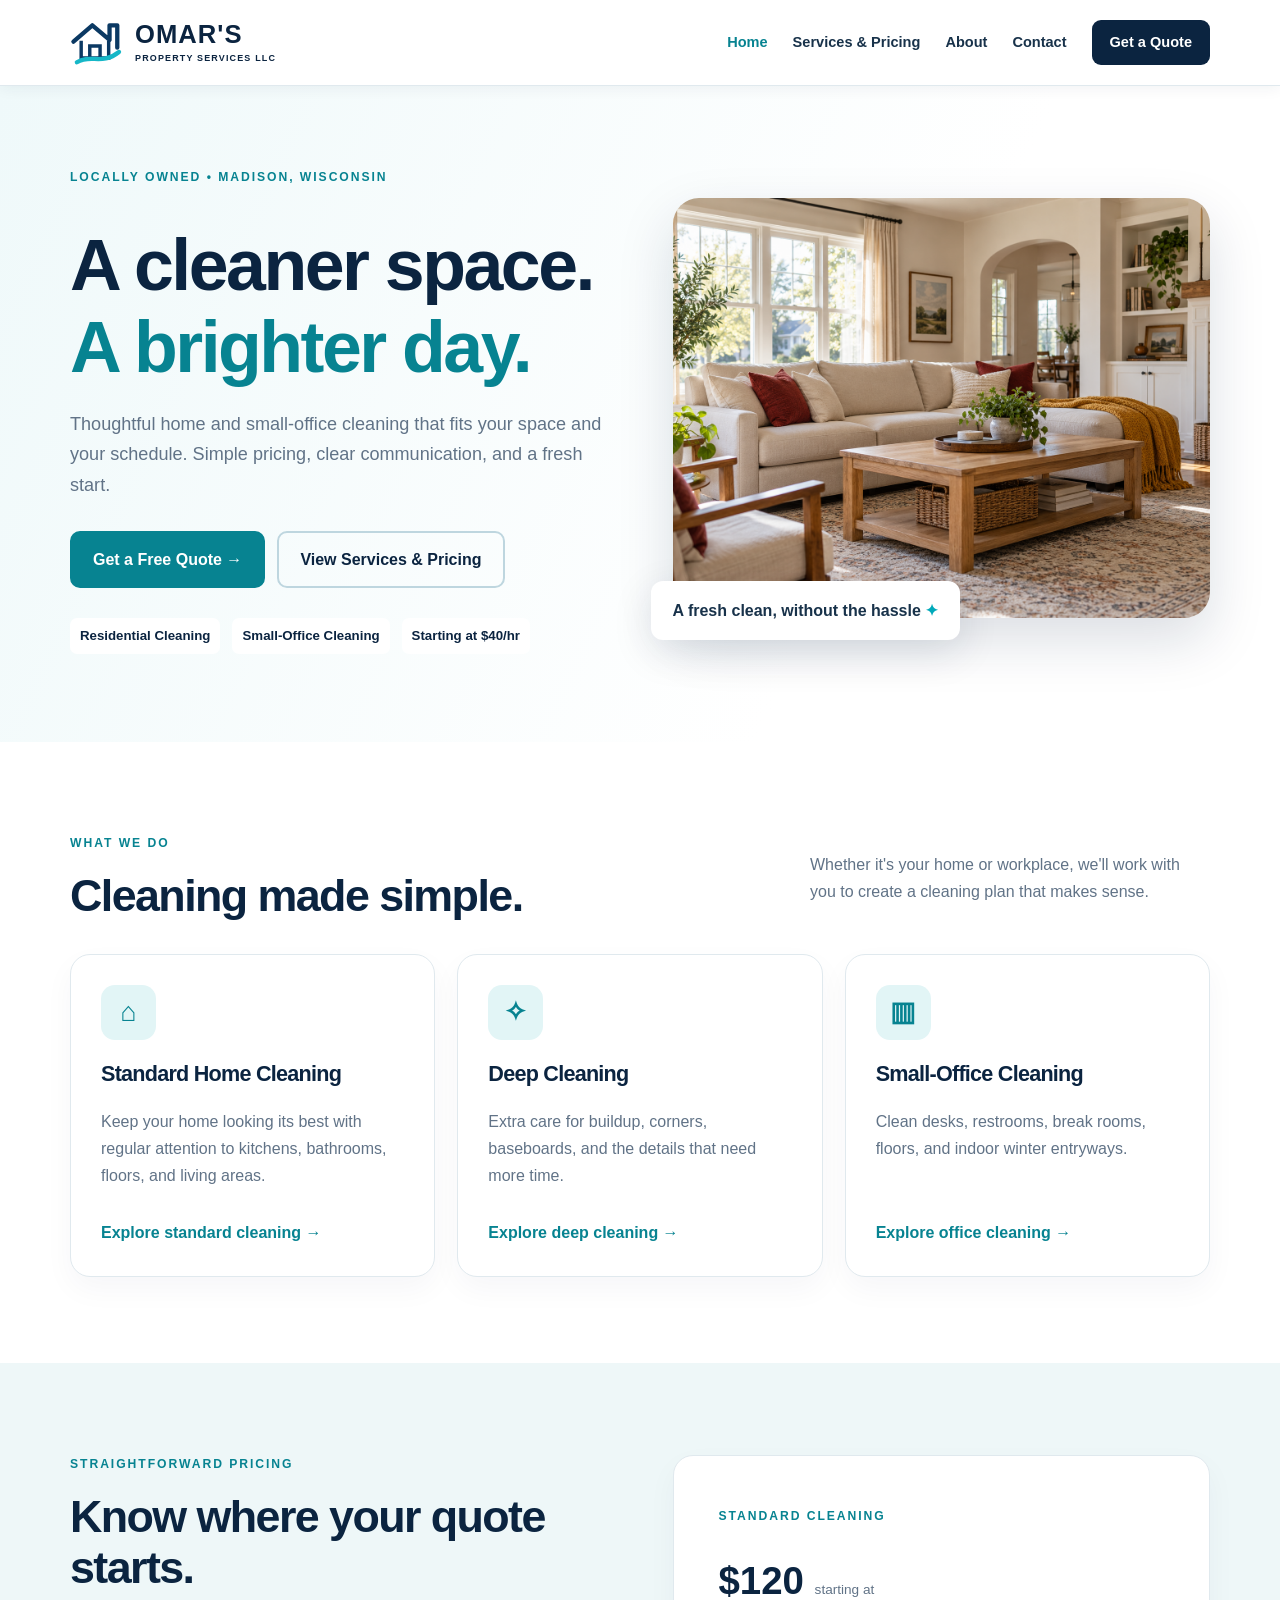
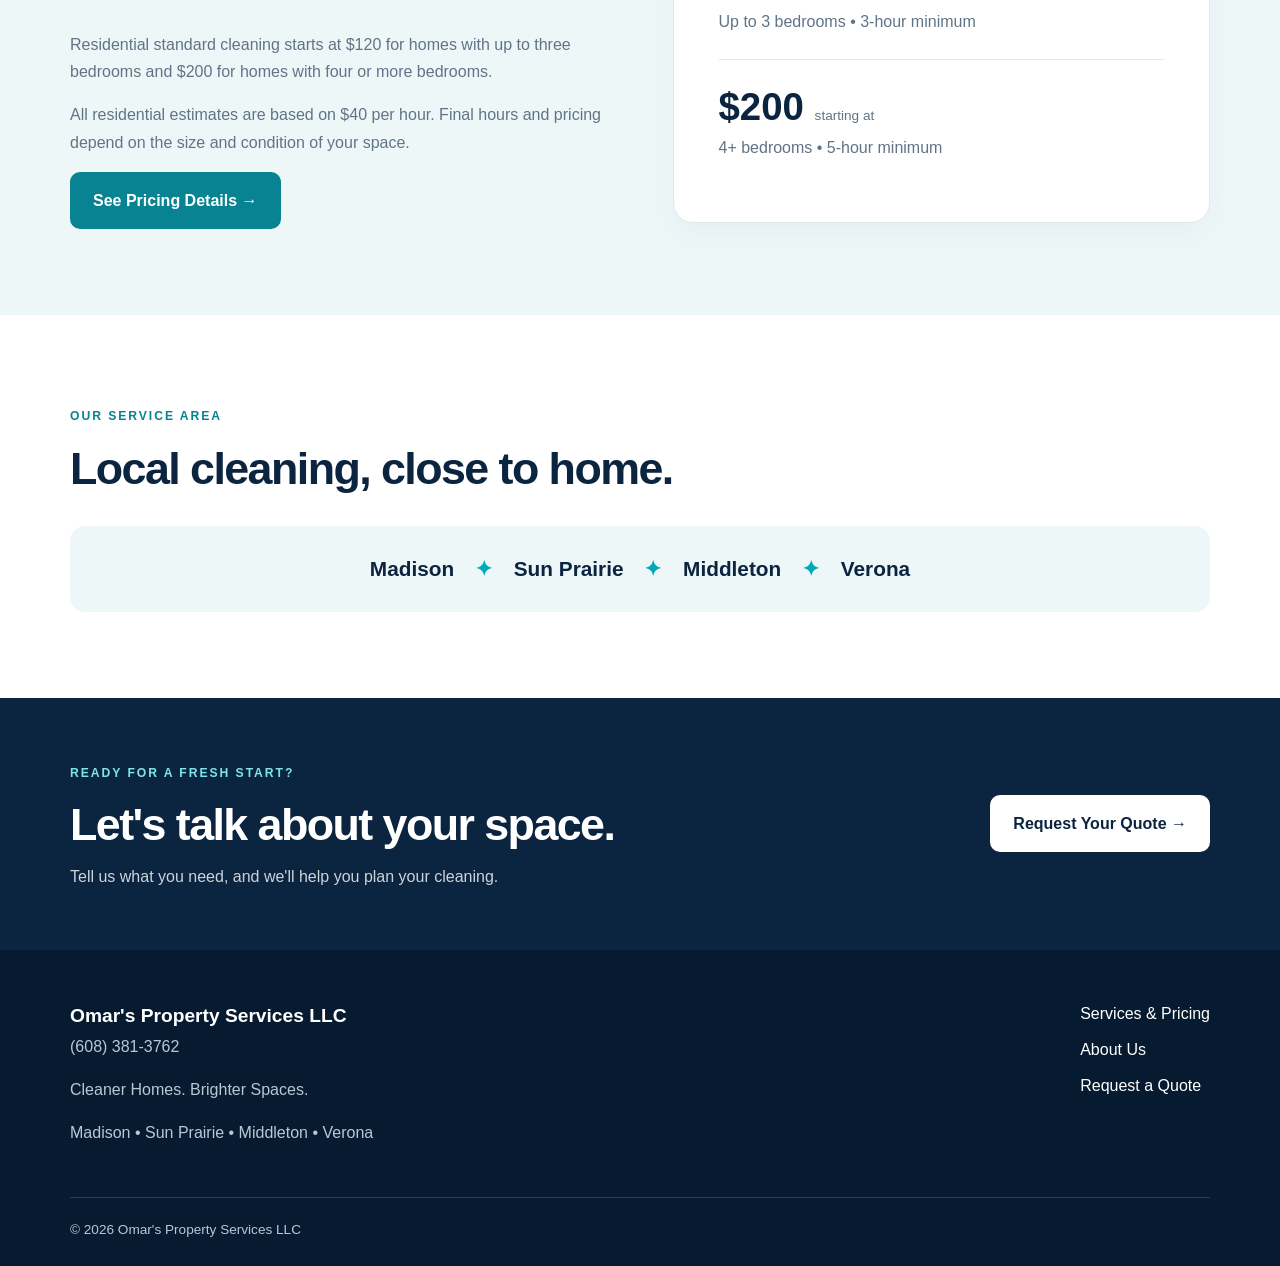
==== index.html @ 0df93c31 "Add clickable business phone number" ====
<!doctype html>
<html lang="en">
  <head>
    <meta charset="utf-8">
    <meta name="viewport" content="width=device-width,initial-scale=1">
    <meta name="description" content="Residential and small-office cleaning in Madison, Wisconsin and nearby communities.">
    <title>Home | Omar's Property Services LLC</title>
    <link rel="stylesheet" href="assets/styles.css">
    <script defer src="assets/site.js">
    </script>
  </head>
  <body>
    <a class="skip" href="#main">Skip to content</a>
    <header class="header">
      <div class="container nav-wrap">
        <a class="brand" href="index.html" aria-label="Omar's Property Services home">
          <span class="logo-icon" aria-hidden="true">
            <svg viewBox="0 0 64 64">
              <path d="M4 31 26 12l20 17V12h9v26" fill="none" stroke="currentColor" stroke-width="5" stroke-linecap="round" stroke-linejoin="round"/>
              <path d="M13 30v20h32V30M23 50V36h12v14" fill="none" stroke="currentColor" stroke-width="4"/>
              <path d="M8 55c16-10 29 4 49-12" fill="none" stroke="#16b7c7" stroke-width="5" stroke-linecap="round"/>
            </svg>
          </span>
          <span class="brand-words">
            <strong>OMAR'S</strong>
            <small>PROPERTY SERVICES LLC</small>
          </span>
        </a>
        <button class="menu-toggle" aria-label="Toggle navigation" aria-expanded="false" aria-controls="site-nav">Menu ☰</button>
        <nav id="site-nav" aria-label="Main navigation">
          <a aria-current="page" href="index.html">Home</a>
          <a  href="services.html">Services & Pricing</a>
          <a  href="about.html">About</a>
          <a  href="contact.html">Contact</a>
          <a class="nav-cta" href="contact.html">Get a Quote</a>
        </nav>
      </div>
    </header>
    <main id="main">
      <section class="hero">
        <div class="container hero-grid">
          <div class="hero-copy">
            <span class="eyebrow">LOCALLY OWNED • MADISON, WISCONSIN</span>
            <h1>A cleaner space.<br>
              <span>A brighter day.</span>
            </h1>
            <p>Thoughtful home and small-office cleaning that fits your space and your schedule. Simple pricing, clear communication, and a fresh start.</p>
            <div class="buttons">
              <a class="btn" href="contact.html">Get a Free Quote →</a>
              <a class="btn btn-outline" href="services.html">View Services & Pricing</a>
            </div>
            <div class="hero-facts">
              <span>Residential Cleaning</span>
              <span>Small-Office Cleaning</span>
              <span>Starting at $40/hr</span>
            </div>
          </div>
          <div class="hero-image">
            <img src="assets/home-living-room.png" alt="Bright, tidy living room" width="1536" height="1024">
            <div class="floating-note">A fresh clean, without the hassle <span>✦</span>
            </div>
          </div>
        </div>
      </section>
      <section class="section">
        <div class="container">
          <div class="section-heading">
            <div>
              <span class="eyebrow">WHAT WE DO</span>
              <h2>Cleaning made simple.</h2>
            </div>
            <p>Whether it's your home or workplace, we'll work with you to create a cleaning plan that makes sense.</p>
          </div>
          <div class="cards">
            <article class="card">
              <div class="card-icon">⌂</div>
              <h3>Standard Home Cleaning</h3>
              <p>Keep your home looking its best with regular attention to kitchens, bathrooms, floors, and living areas.</p>
              <a href="services.html#standard">Explore standard cleaning →</a>
            </article>
            <article class="card">
              <div class="card-icon">✧</div>
              <h3>Deep Cleaning</h3>
              <p>Extra care for buildup, corners, baseboards, and the details that need more time.</p>
              <a href="services.html#deep">Explore deep cleaning →</a>
            </article>
            <article class="card">
              <div class="card-icon">▥</div>
              <h3>Small-Office Cleaning</h3>
              <p>Clean desks, restrooms, break rooms, floors, and indoor winter entryways.</p>
              <a href="services.html#office">Explore office cleaning →</a>
            </article>
          </div>
        </div>
      </section>
      <section class="section soft">
        <div class="container split">
          <div>
            <span class="eyebrow">STRAIGHTFORWARD PRICING</span>
            <h2>Know where your quote starts.</h2>
            <p>Residential standard cleaning starts at $120 for homes with up to three bedrooms and $200 for homes with four or more bedrooms.</p>
            <p>All residential estimates are based on $40 per hour. Final hours and pricing depend on the size and condition of your space.</p>
            <a class="btn" href="services.html#pricing">See Pricing Details →</a>
          </div>
          <div class="quote-panel">
            <span class="eyebrow">STANDARD CLEANING</span>
            <p class="big-price">$120 <small>starting at</small>
            </p>
            <p>Up to 3 bedrooms • 3-hour minimum</p>
            <hr>
            <p class="big-price">$200 <small>starting at</small>
            </p>
            <p>4+ bedrooms • 5-hour minimum</p>
          </div>
        </div>
      </section>
      <section class="section">
        <div class="container">
          <div class="section-heading">
            <div>
              <span class="eyebrow">OUR SERVICE AREA</span>
              <h2>Local cleaning, close to home.</h2>
            </div>
          </div>
          <div class="location-strip">Madison <span>✦</span> Sun Prairie <span>✦</span> Middleton <span>✦</span> Verona</div>
        </div>
      </section>
      <section class="cta">
        <div class="container cta-inner">
          <div>
            <span class="eyebrow">READY FOR A FRESH START?</span>
            <h2>Let's talk about your space.</h2>
            <p>Tell us what you need, and we'll help you plan your cleaning.</p>
          </div>
          <a class="btn btn-light" href="contact.html">Request Your Quote →</a>
        </div>
      </section>
    </main>
    <footer class="footer">
      <div class="container footer-grid">
        <div>
          <strong>Omar's Property Services LLC</strong>
            <p><a href="tel:+16083813762">(608) 381-3762</a></p>
          <p>Cleaner Homes. Brighter Spaces.</p>
          <p>Madison • Sun Prairie • Middleton • Verona</p>
        </div>
        <div>
          <a href="services.html">Services & Pricing</a>
          <a href="about.html">About Us</a>
          <a href="contact.html">Request a Quote</a>
        </div>
      </div>
      <div class="container footer-bottom">© <span id="year">2026</span> Omar's Property Services LLC</div>
    </footer>
  </body>
</html>
---- assets/styles.css ----
:root {
  --navy:#0b2440;
  --navy2:#102f50;
  --teal:#00a9ba;
  --teal-dark:#078391;
  --ink:#18324a;
  --muted:#617387;
  --soft:#eef7f8;
  --line:#e0e9ee;
  --white:#fff;
  --radius:20px
}

* {
  box-sizing:border-box
}

html {
  scroll-behavior:smooth
}

body {
  margin:0;
  color:var(--ink);
  background:#fff;
  font:16px/1.7 "Segoe UI",Arial,sans-serif
}

a {
  color:inherit;
  text-decoration:none
}

img {
  max-width:100%;
  display:block
}

h1,h2,h3,p {
  margin-top:0
}

h1,h2,h3 {
  line-height:1.15;
  letter-spacing:-.035em;
  color:var(--navy)
}

h1 {
  font-size:clamp(2.7rem,5.6vw,5.2rem)
}

h2 {
  font-size:clamp(2rem,3.5vw,3.15rem)
}

h3 {
  font-size:1.35rem
}

p {
  color:var(--muted)
}

.container {
  width:min(1140px,calc(100% - 44px));
  margin-inline:auto
}

.skip {
  position:absolute;
  top:-80px;
  left:15px;
  background:#fff;
  padding:8px;
  z-index:50
}

.skip:focus {
  top:10px
}

.header {
  position:sticky;
  top:0;
  background:#fff;
  z-index:20;
  border-bottom:1px solid var(--line);
  box-shadow:0 2px 14px #092b4410
}

.nav-wrap {
  display:flex;
  align-items:center;
  justify-content:space-between;
  gap:25px;
  min-height:85px
}

.brand {
  display:flex;
  align-items:center;
  gap:10px;
  color:var(--navy);
  line-height:1
}

.logo-icon {
  width:55px;
  height:55px;
  display:grid;
  place-items:center;
  color:#0b3963
}

.logo-icon svg {
  width:100%;
  height:100%
}

.brand-words strong {
  display:block;
  font-size:1.6rem;
  letter-spacing:.04em
}

.brand-words small {
  display:block;
  font-size:.56rem;
  letter-spacing:.13em;
  font-weight:800;
  margin-top:6px
}

nav {
  display:flex;
  align-items:center;
  gap:25px;
  font-weight:600;
  font-size:.91rem
}

nav a:hover,nav a[aria-current] {
  color:var(--teal-dark)
}

.nav-cta {
  background:var(--navy);
  color:white!important;
  padding:10px 18px;
  border-radius:9px
}

.menu-toggle {
  display:none
}

.hero {
  background:linear-gradient(115deg,#eff9fa 0%,#fff 67%);
  padding:76px 0 88px
}

.hero-grid,.split {
  display:grid;
  grid-template-columns:1fr 1fr;
  align-items:center;
  gap:65px
}

.hero-copy>p {
  font-size:1.13rem;
  max-width:540px
}

.hero h1 {
  margin:20px 0
}

.hero h1 span {
  color:var(--teal-dark)
}

.eyebrow {
  display:inline-block;
  color:var(--teal-dark);
  font-size:.76rem;
  font-weight:800;
  letter-spacing:.16em;
  text-transform:uppercase;
  margin-bottom:16px
}

.buttons {
  display:flex;
  gap:12px;
  flex-wrap:wrap;
  margin:30px 0
}

.btn {
  display:inline-flex;
  align-items:center;
  justify-content:center;
  gap:10px;
  background:var(--teal-dark);
  border:2px solid var(--teal-dark);
  border-radius:10px;
  color:white;
  padding:13px 21px;
  font-weight:750;
  cursor:pointer;
  font:inherit;
  font-weight:700;
  transition:transform .2s,background .2s
}

.btn:hover {
  background:#056f7c;
  transform:translateY(-2px)
}

.btn-outline {
  background:transparent;
  color:var(--navy);
  border-color:#bed6df
}

.btn-outline:hover {
  background:#e5f2f5
}

.hero-facts {
  display:flex;
  flex-wrap:wrap;
  gap:12px;
  font-size:.83rem;
  font-weight:700;
  color:var(--navy)
}

.hero-facts span {
  padding:7px 10px;
  border-radius:7px;
  background:#fff
}

.hero-image {
  position:relative
}

.hero-image img {
  width:100%;
  height:420px;
  object-fit:cover;
  border-radius:26px;
  box-shadow:0 22px 55px #0b244026
}

.floating-note {
  position:absolute;
  bottom:-22px;
  left:-22px;
  background:#fff;
  border-radius:12px;
  padding:16px 22px;
  box-shadow:0 12px 40px #0b24401f;
  font-weight:700
}

.floating-note span {
  color:var(--teal)
}

.section {
  padding:86px 0
}

.soft {
  background:var(--soft)
}

.section-heading {
  display:flex;
  justify-content:space-between;
  gap:40px;
  align-items:end;
  margin-bottom:32px
}

.section-heading h2 {
  margin-bottom:0
}

.section-heading>p {
  max-width:400px
}

.cards,.price-grid {
  display:grid;
  grid-template-columns:repeat(3,1fr);
  gap:22px
}

.card,.price-card,.quote-panel,.form-card {
  background:#fff;
  border:1px solid var(--line);
  border-radius:var(--radius);
  padding:30px;
  box-shadow:0 12px 30px #0b24400a
}

.card-icon {
  height:55px;
  width:55px;
  border-radius:14px;
  background:#e2f5f6;
  color:var(--teal-dark);
  font-size:1.7rem;
  display:grid;
  place-items:center;
  font-weight:800;
  margin-bottom:22px
}

.card p {
  min-height:95px
}

.card a {
  color:var(--teal-dark);
  font-weight:750
}

.quote-panel {
  padding:45px;
  background:#fff
}

.big-price {
  font-size:2.4rem;
  font-weight:800;
  color:var(--navy);
  line-height:1.2;
  margin:15px 0 4px
}

.big-price small {
  font-size:.85rem;
  font-weight:500;
  color:var(--muted)
}

hr {
  border:0;
  border-top:1px solid var(--line);
  margin:24px 0
}

.location-strip {
  padding:25px;
  border-radius:15px;
  background:var(--soft);
  text-align:center;
  font-size:1.3rem;
  font-weight:700;
  color:var(--navy)
}

.location-strip span {
  color:var(--teal);
  margin:0 15px
}

.cta {
  background:var(--navy);
  padding:60px 0
}

.cta-inner {
  display:flex;
  align-items:center;
  justify-content:space-between;
  gap:25px
}

.cta h2,.cta p {
  color:#fff
}

.cta h2 {
  margin-bottom:12px
}

.cta p {
  opacity:.8;
  margin-bottom:0
}

.cta .eyebrow {
  color:#7fe4ea
}

.btn-light {
  background:#fff;
  color:var(--navy);
  border-color:#fff;
  white-space:nowrap
}

.btn-light:hover {
  background:#eaf7f8
}

.footer {
  background:#071b30;
  color:#fff;
  padding:50px 0 25px
}

.footer strong {
  font-size:1.2rem
}

.footer p {
  color:#b8c8d5
}

.footer-grid {
  display:flex;
  justify-content:space-between;
  gap:30px
}

.footer-grid>div:last-child {
  display:flex;
  flex-direction:column;
  gap:9px
}

.footer a:hover {
  color:#77dce5
}

.footer-bottom {
  border-top:1px solid #ffffff24;
  padding-top:20px;
  margin-top:35px;
  color:#b8c8d5;
  font-size:.85rem
}

.page-hero {
  background:linear-gradient(115deg,#e9f7f9,#fff);
  padding:78px 0
}

.page-hero h1 {
  max-width:820px;
  margin:0 0 18px
}

.page-hero p {
  max-width:720px;
  font-size:1.15rem
}

.price-card {
  display:flex;
  flex-direction:column
}

.price-card.featured {
  border:2px solid var(--teal-dark);
  box-shadow:0 18px 42px #057f8d18
}

.pill {
  align-self:flex-start;
  background:#e3f6f7;
  border-radius:99px;
  padding:5px 12px;
  font-size:.73rem;
  font-weight:800;
  color:var(--teal-dark);
  margin-bottom:20px
}

.price {
  font-size:2.2rem;
  color:var(--navy);
  font-weight:800;
  line-height:1.3
}

.price small {
  display:block;
  font-size:.9rem;
  color:var(--muted);
  font-weight:500
}

.price-card ul,.check-list {
  padding-left:21px;
  color:var(--muted);
  flex:1
}

.price-card li,.check-list li {
  margin:9px 0
}

.price-card .btn {
  margin-top:18px
}

.fine-print {
  font-size:.88rem;
  margin:23px 0 0
}

.rounded-image {
  width:100%;
  height:360px;
  object-fit:cover;
  border-radius:22px
}

.centered {
  text-align:center;
  max-width:750px
}

.centered .btn {
  margin-top:15px
}

.contact-layout {
  display:grid;
  grid-template-columns:.75fr 1.25fr;
  gap:65px
}

.contact-method {
  border-top:1px solid var(--line);
  padding:20px 0
}

.contact-method strong {
  color:var(--navy)
}

.contact-method p {
  margin:8px 0 0
}

.form-card h2 {
  font-size:2rem
}

.form-intro {
  font-size:.9rem
}

.form-row {
  display:grid;
  grid-template-columns:1fr 1fr;
  gap:15px
}

label {
  display:block;
  font-size:.89rem;
  font-weight:700;
  color:var(--navy);
  margin:0 0 18px
}

input,select,textarea {
  display:block;
  width:100%;
  padding:13px;
  margin-top:7px;
  border:1px solid #cbd8e1;
  border-radius:8px;
  background:white;
  color:var(--ink);
  font:inherit;
  font-weight:400
}

input:focus,select:focus,textarea:focus {
  outline:3px solid #b8e9ee;
  border-color:var(--teal-dark)
}

.form-status {
  margin-top:14px;
  font-weight:600
}

.menu-toggle {
  background:transparent;
  border:1px solid var(--line);
  border-radius:8px;
  padding:8px 12px;
  font-weight:700
}

@media(max-width:920px) {
  .nav-wrap {
    flex-wrap:wrap;
    padding:12px 0
  }

  .menu-toggle {
    display:block
  }

  nav {
    display:none;
    width:100%;
    flex-direction:column;
    align-items:stretch;
    padding:15px 0;
    gap:10px
  }

  nav.open {
    display:flex
  }

  .hero-grid,.split,.contact-layout {
    grid-template-columns:1fr;
    gap:35px
  }

  .hero-image img {
    height:360px
  }

  .cards,.price-grid {
    grid-template-columns:1fr 1fr
  }

  .section-heading {
    align-items:start;
    flex-direction:column;
    gap:10px
  }

  .cta-inner {
    align-items:flex-start;
    flex-direction:column
  }

}

@media(max-width:640px) {
  .container {
    width:min(100% - 32px,1140px)
  }

  .hero {
    padding:48px 0 65px
  }

  .hero-image img {
    height:270px
  }

  .floating-note {
    position:static;
    margin-top:12px
  }

  .section {
    padding:58px 0
  }

  .cards,.price-grid,.form-row {
    grid-template-columns:1fr
  }

  .card p {
    min-height:0
  }

  .page-hero {
    padding:56px 0
  }

  .location-strip {
    font-size:1rem
  }

  .location-strip span {
    margin:0 4px
  }

  .footer-grid {
    flex-direction:column
  }

  .quote-panel,.card,.price-card,.form-card {
    padding:24px
  }

}
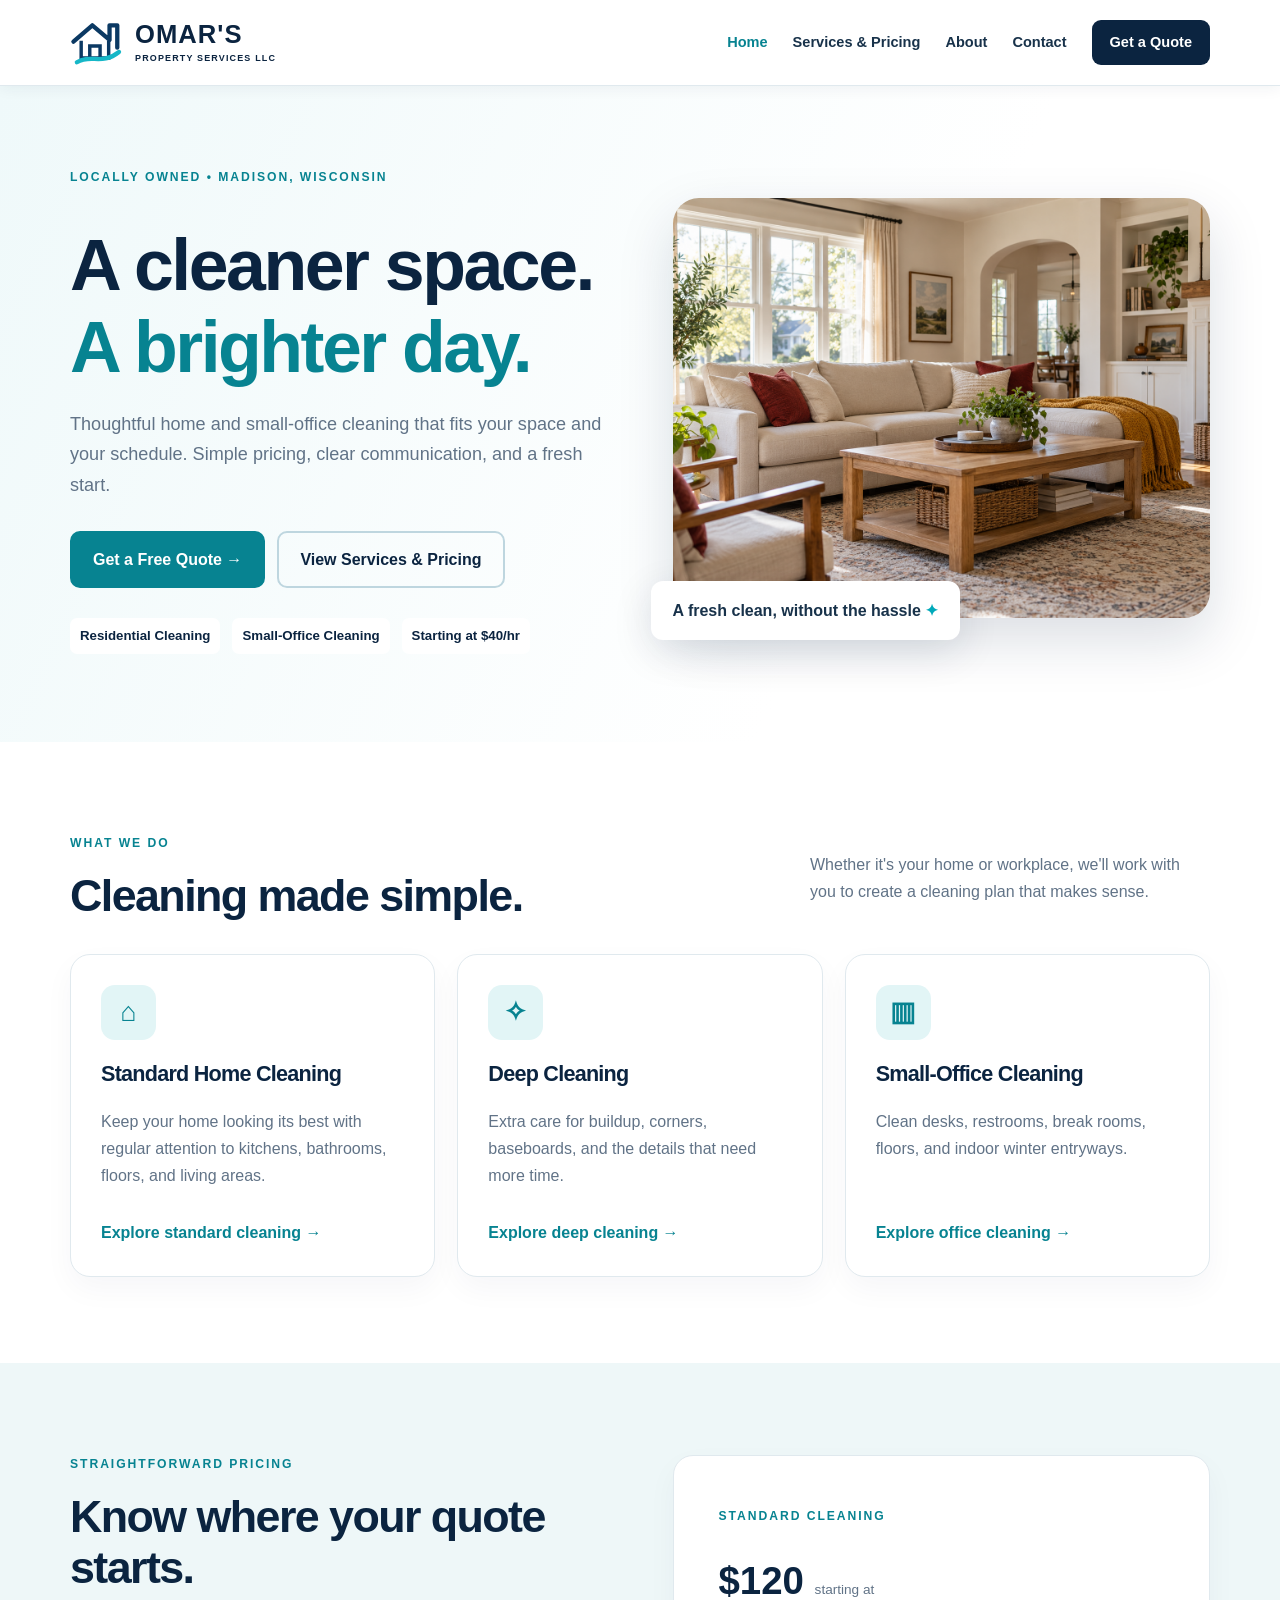
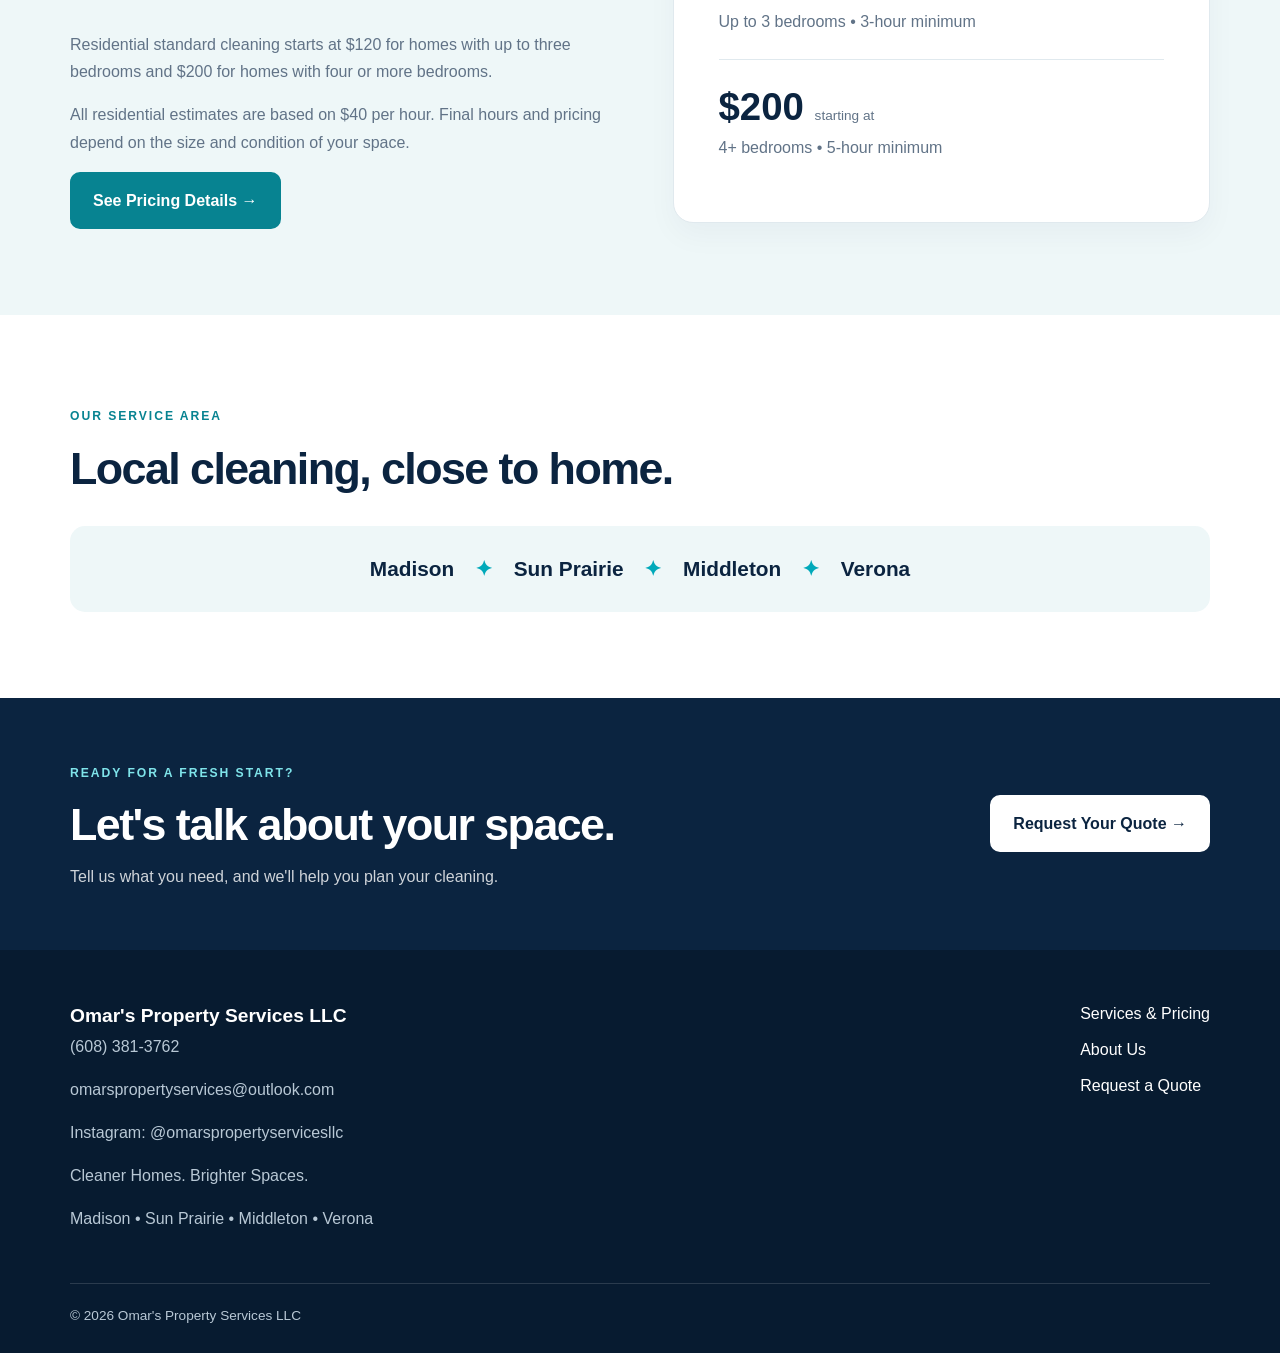
==== commit 93e140da: "Add business email and Instagram contact links" ====
--- a/index.html
+++ b/index.html
@@ -141,6 +141,8 @@
         <div>
           <strong>Omar's Property Services LLC</strong>
             <p><a href="tel:+16083813762">(608) 381-3762</a></p>
+            <p><a href="mailto:omarspropertyservices@outlook.com">omarspropertyservices@outlook.com</a></p>
+            <p><a href="https://www.instagram.com/omarspropertyservicesllc/" target="_blank" rel="noopener noreferrer">Instagram: @omarspropertyservicesllc</a></p>
           <p>Cleaner Homes. Brighter Spaces.</p>
           <p>Madison • Sun Prairie • Middleton • Verona</p>
         </div>
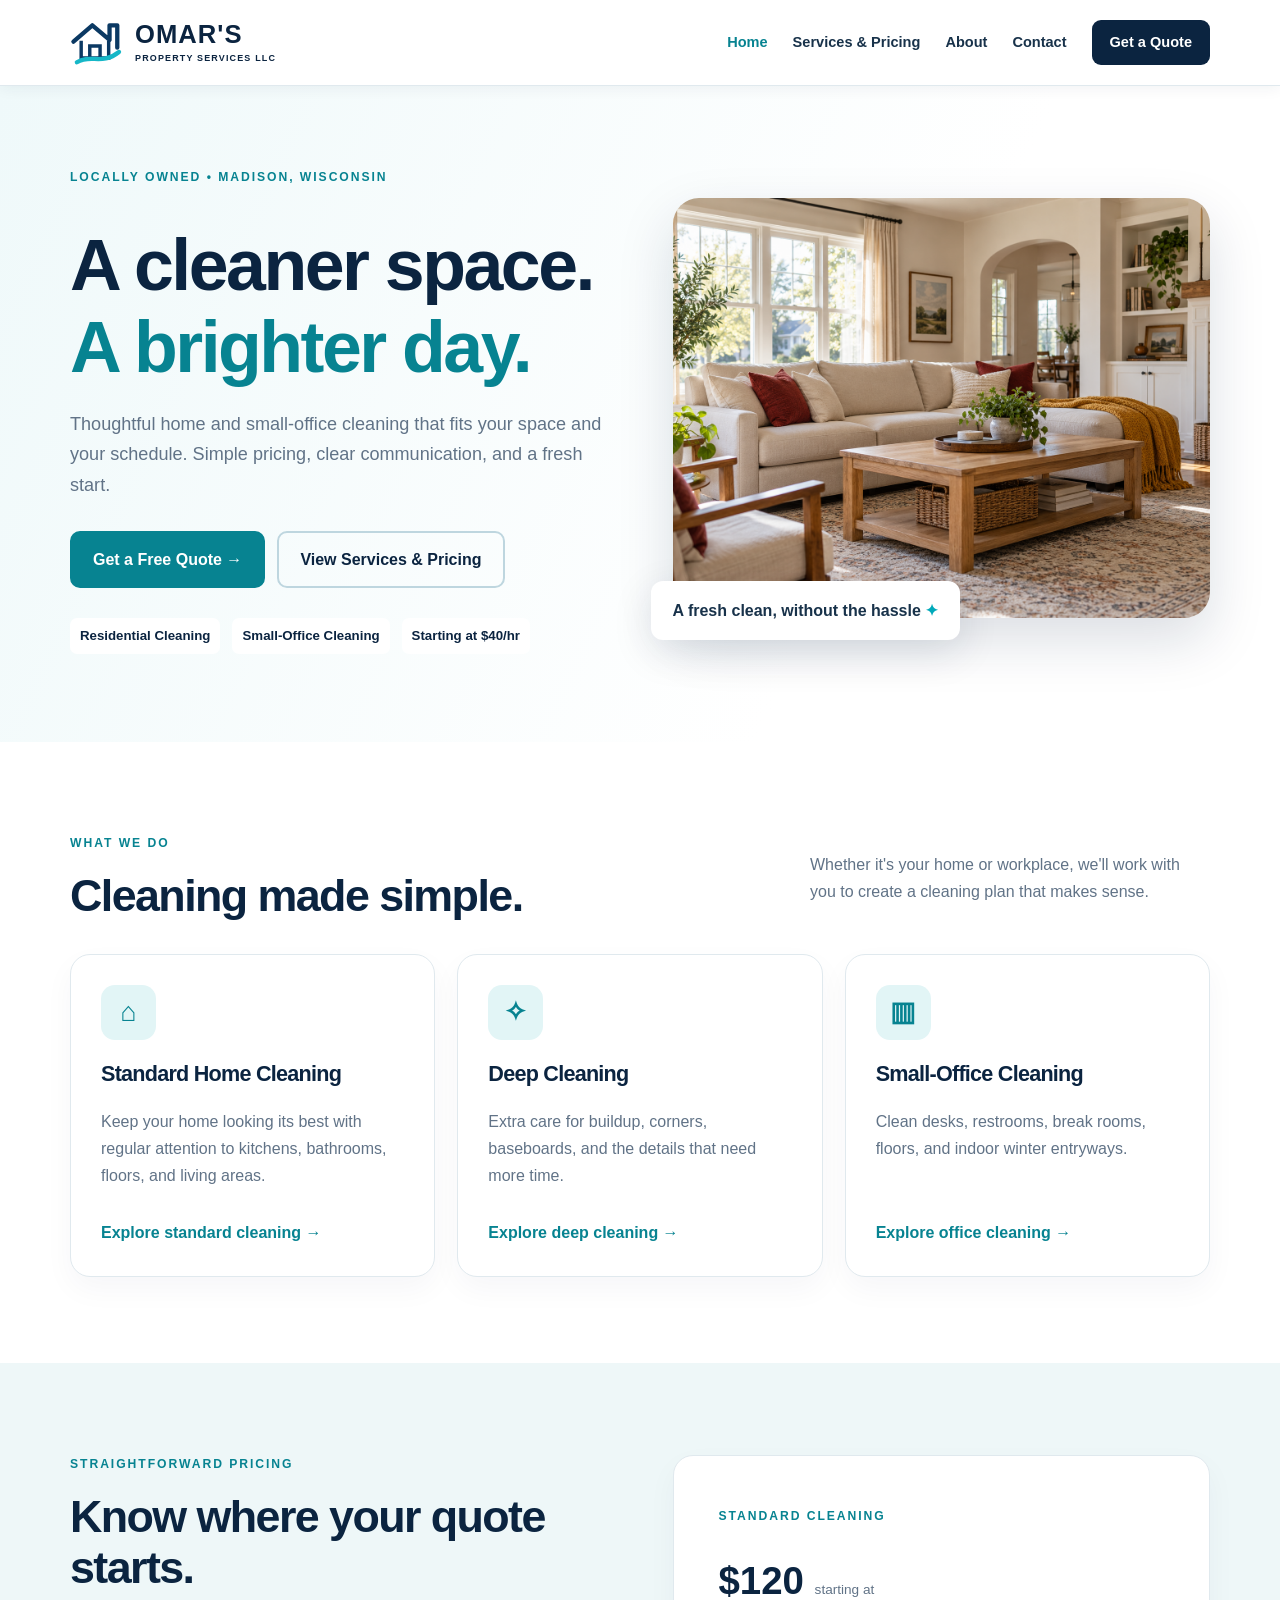
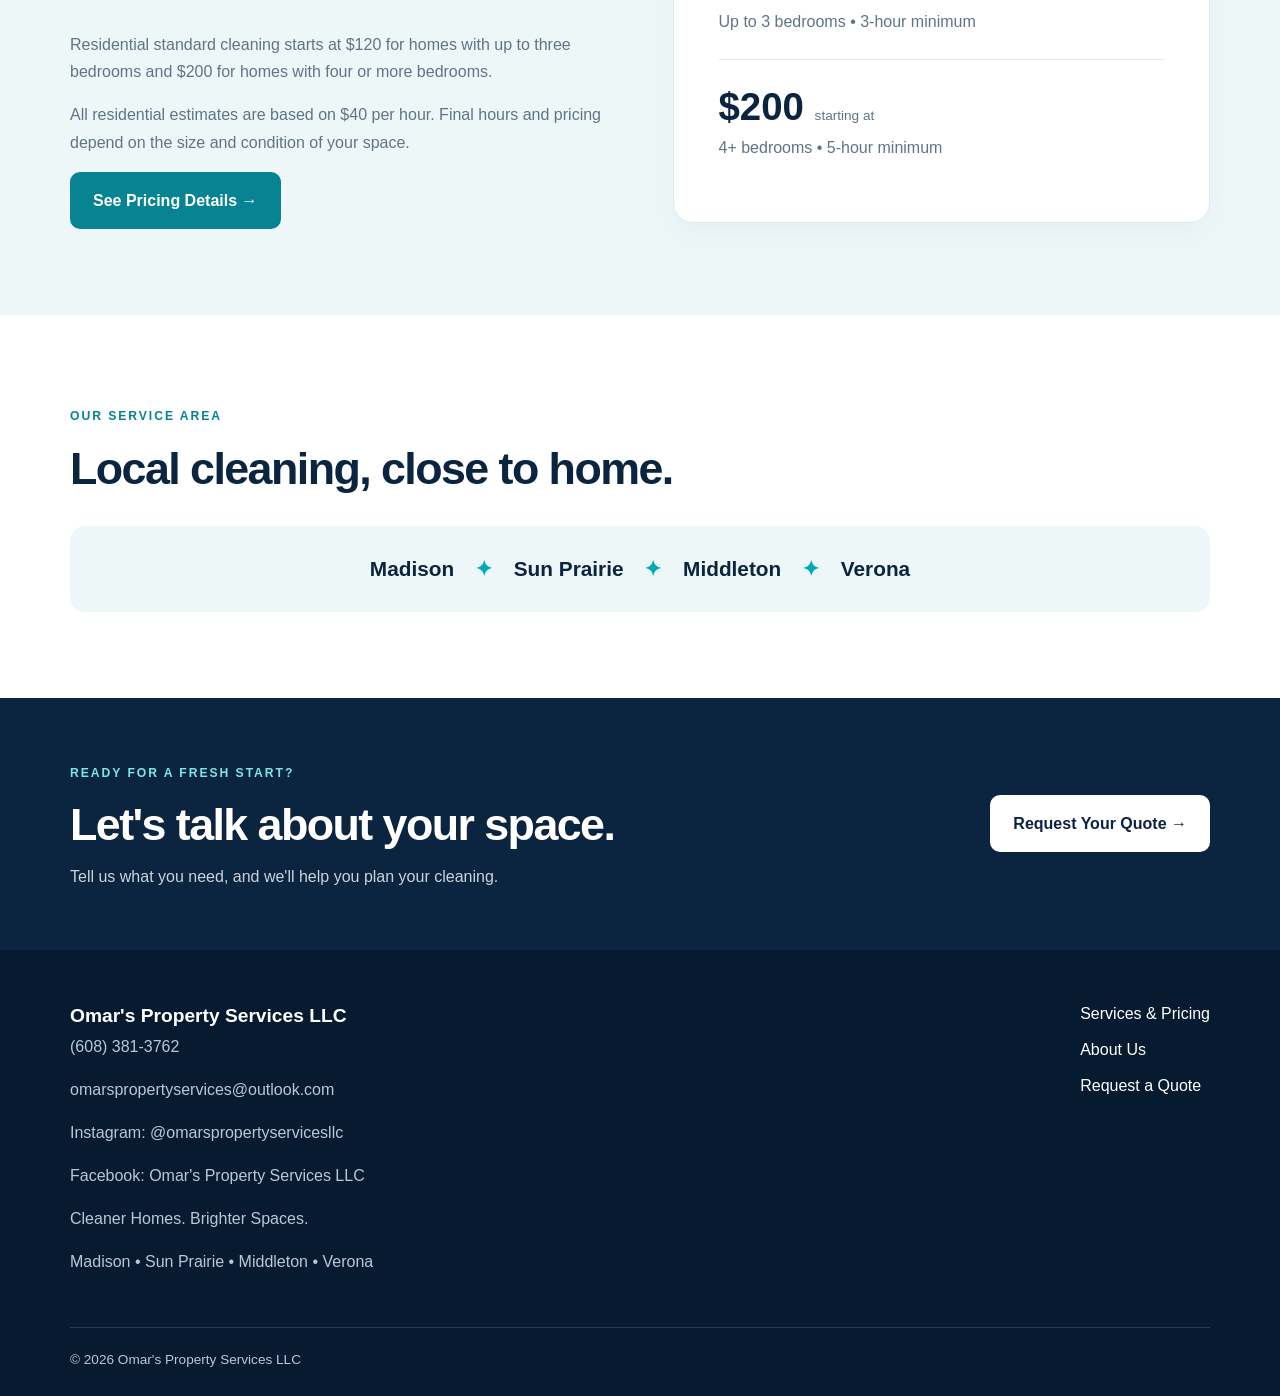
==== commit 5059c7b6: "Add Facebook business page link to website" ====
--- a/index.html
+++ b/index.html
@@ -143,6 +143,7 @@
             <p><a href="tel:+16083813762">(608) 381-3762</a></p>
             <p><a href="mailto:omarspropertyservices@outlook.com">omarspropertyservices@outlook.com</a></p>
             <p><a href="https://www.instagram.com/omarspropertyservicesllc/" target="_blank" rel="noopener noreferrer">Instagram: @omarspropertyservicesllc</a></p>
+            <p><a href="https://www.facebook.com/share/1CfDy3Du7M/" target="_blank" rel="noopener noreferrer">Facebook: Omar's Property Services LLC</a></p>
           <p>Cleaner Homes. Brighter Spaces.</p>
           <p>Madison • Sun Prairie • Middleton • Verona</p>
         </div>
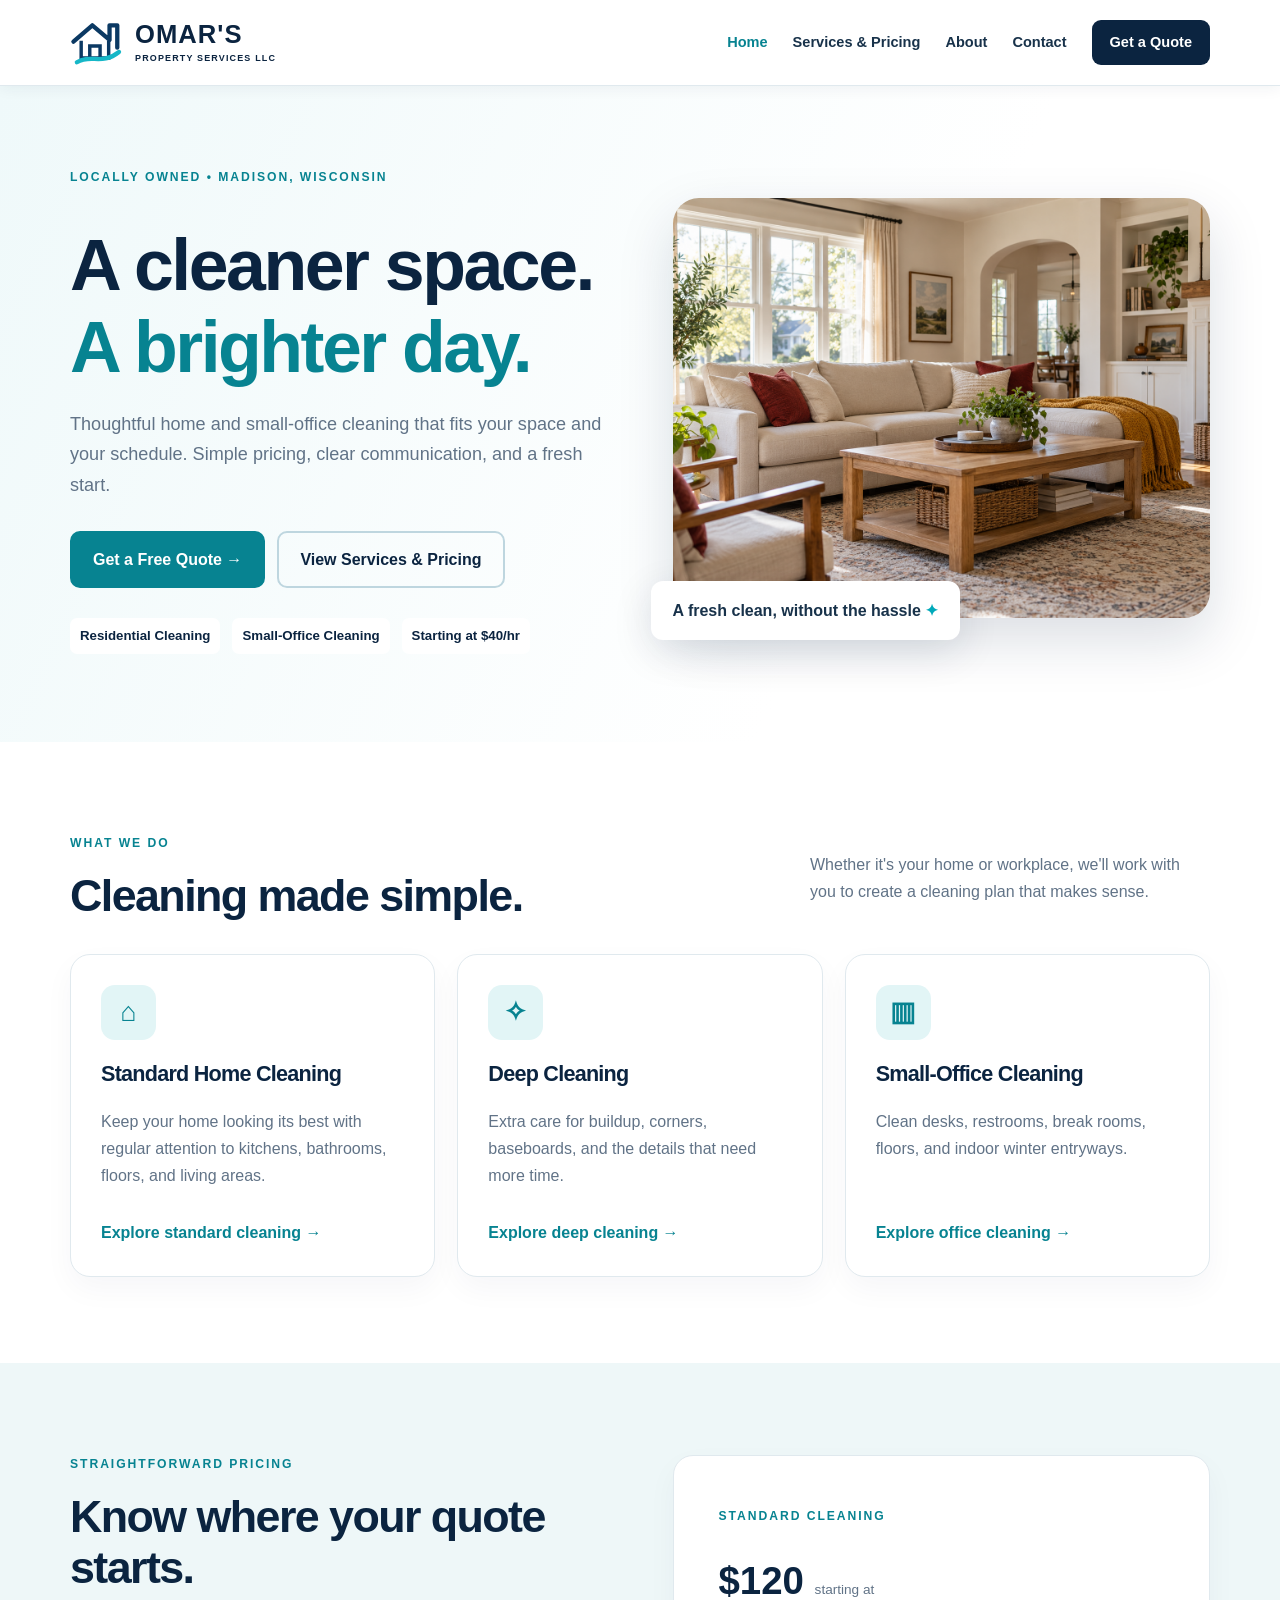
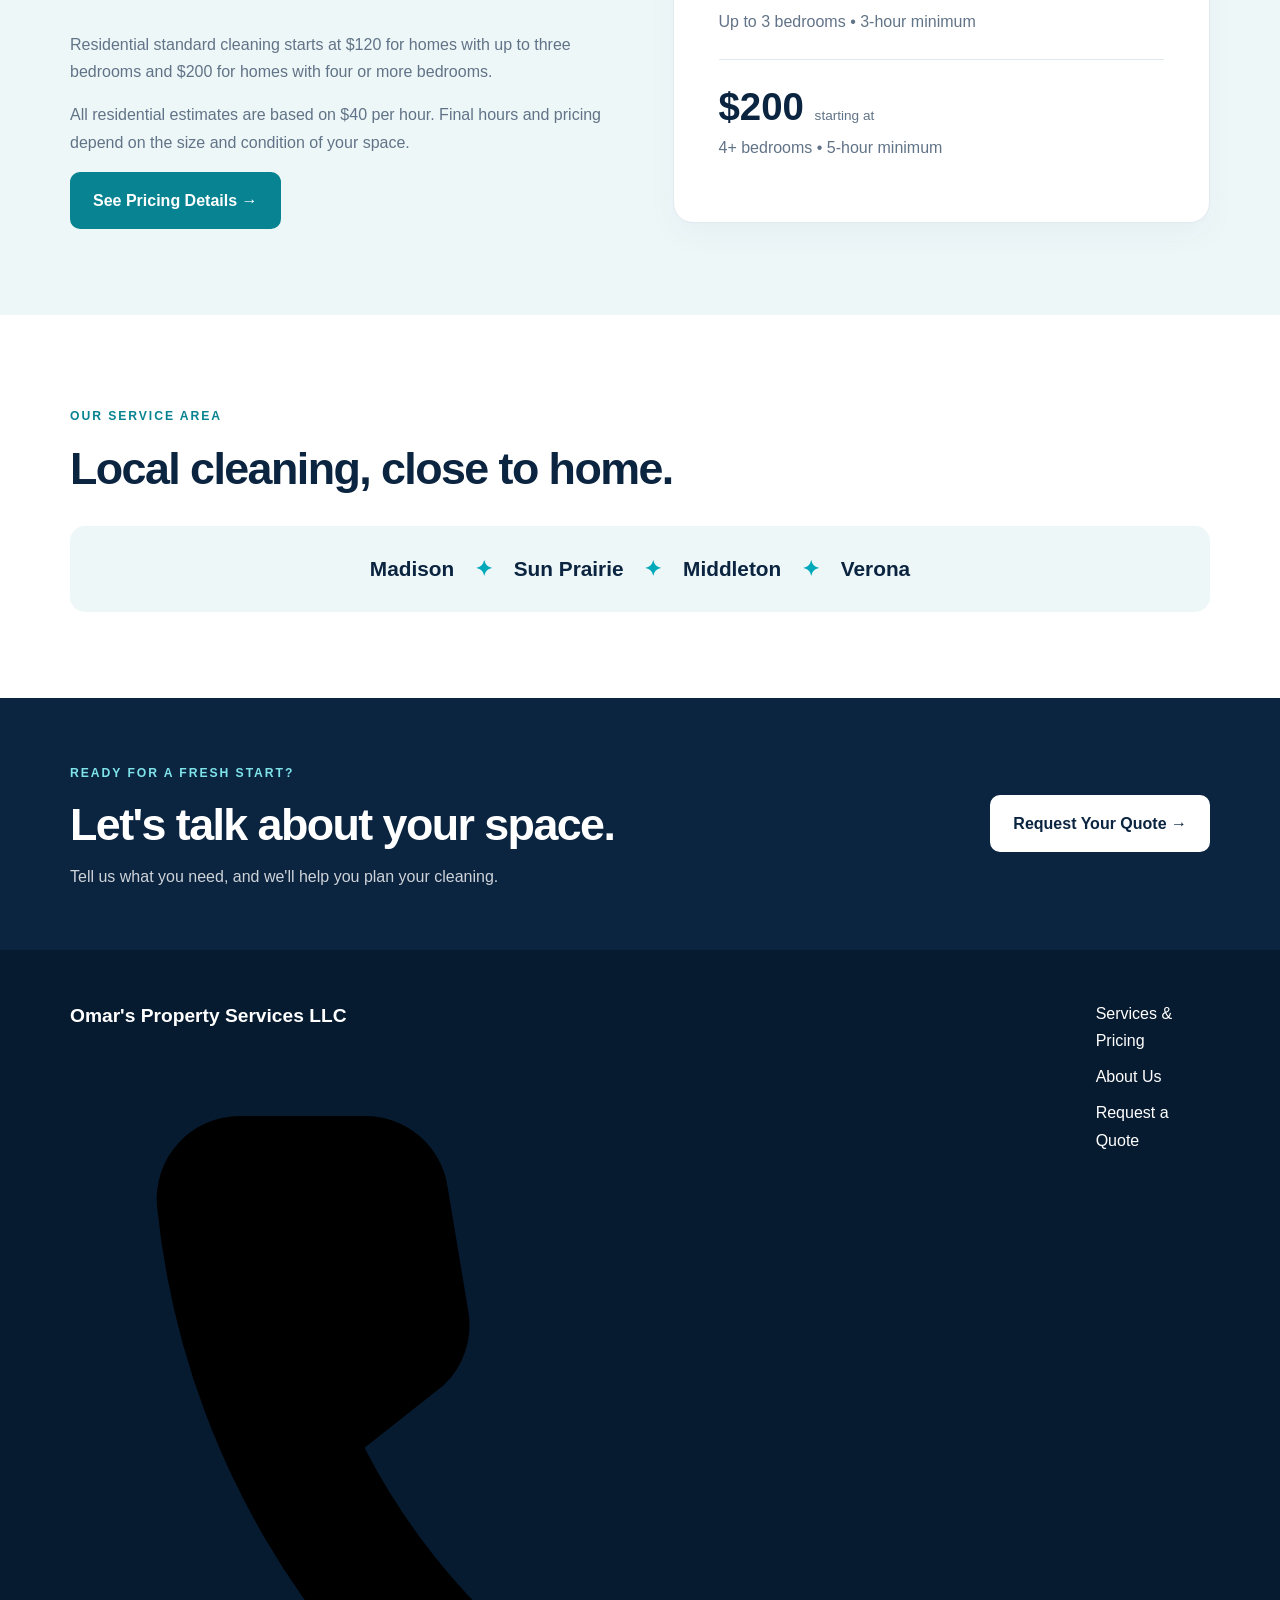
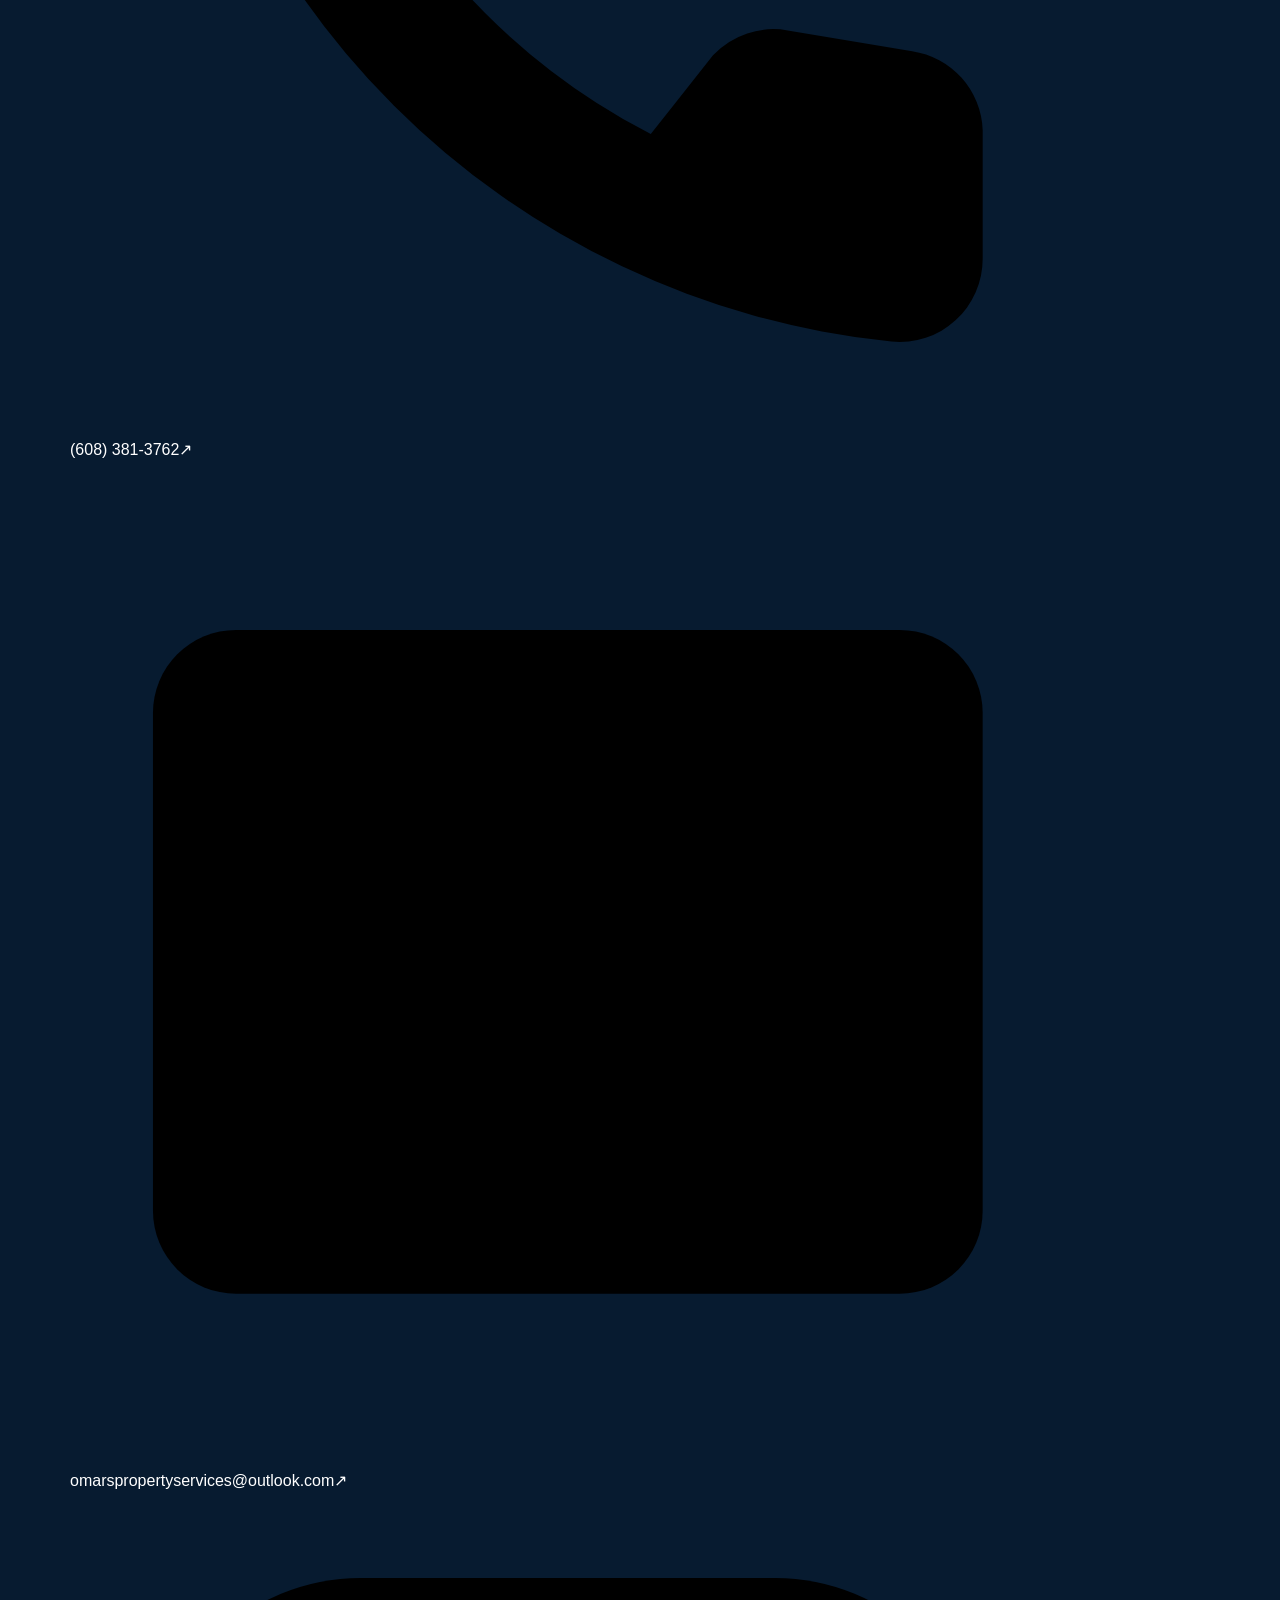
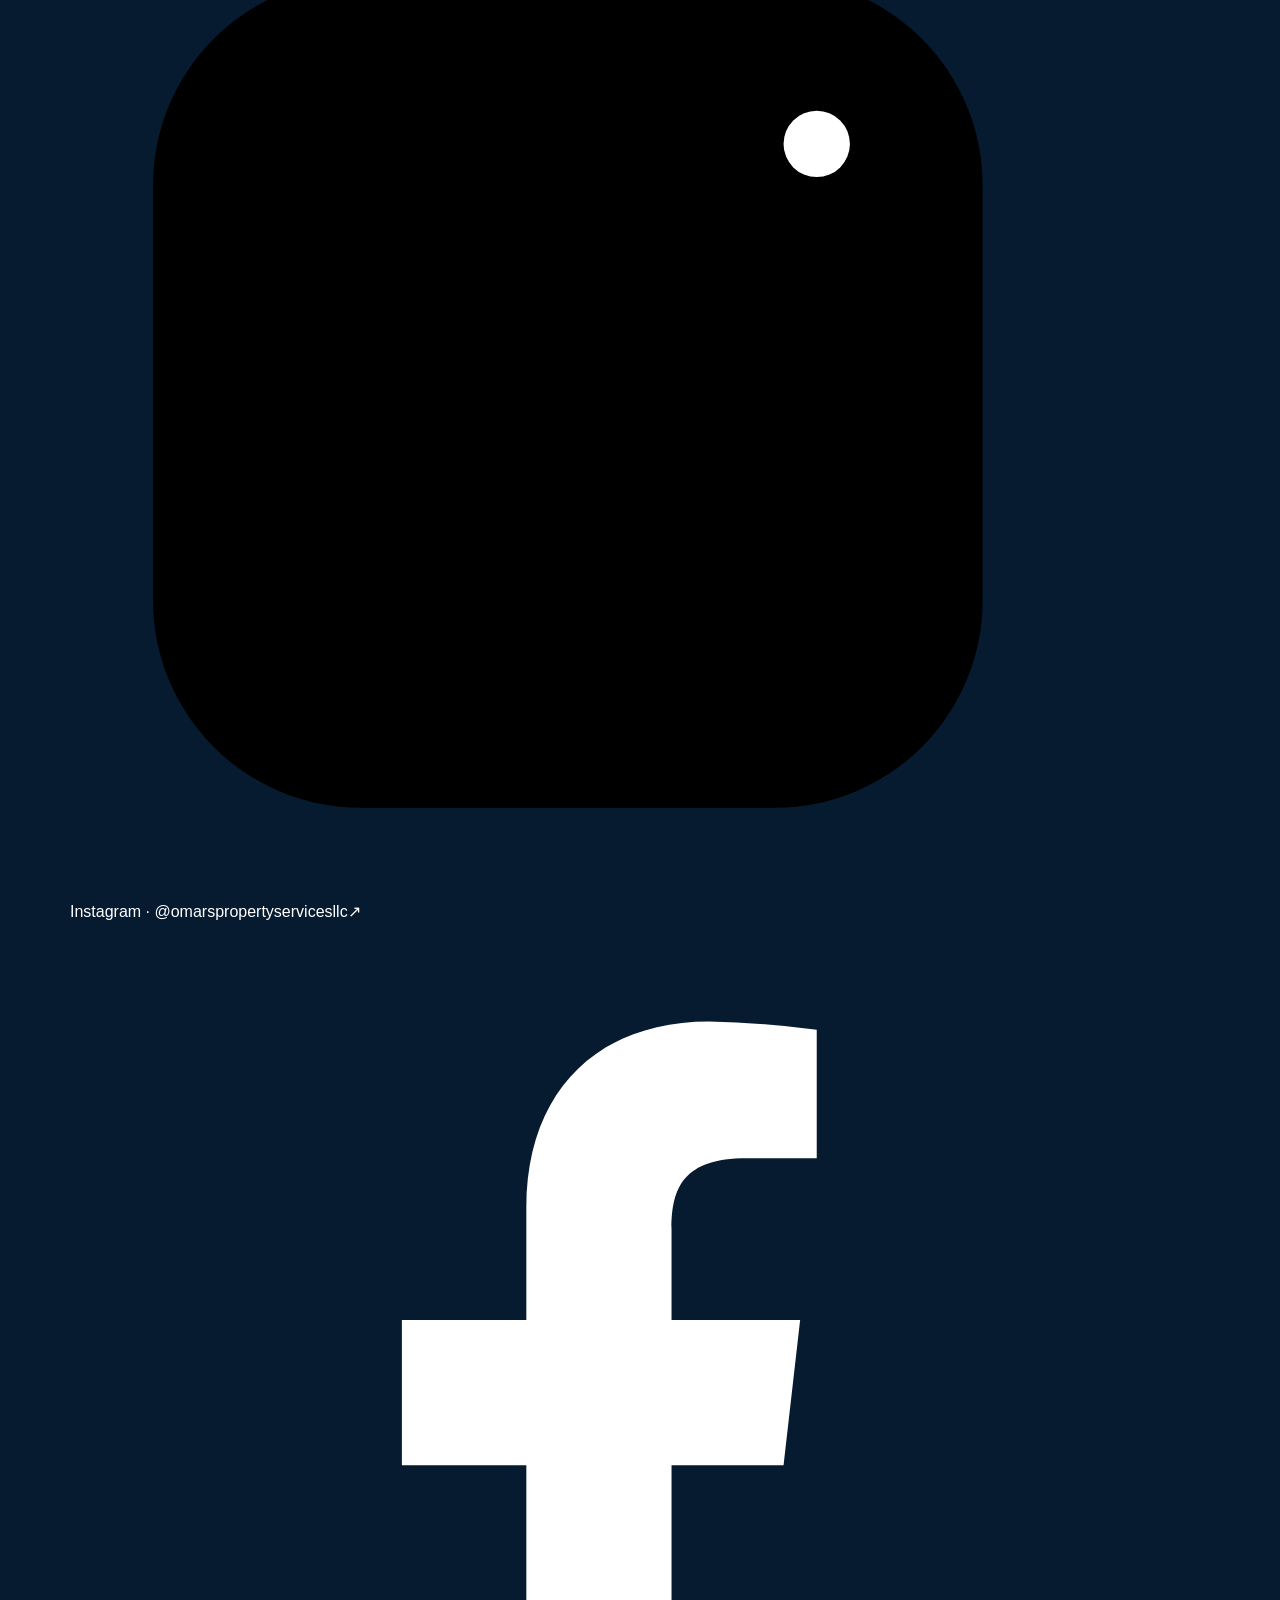
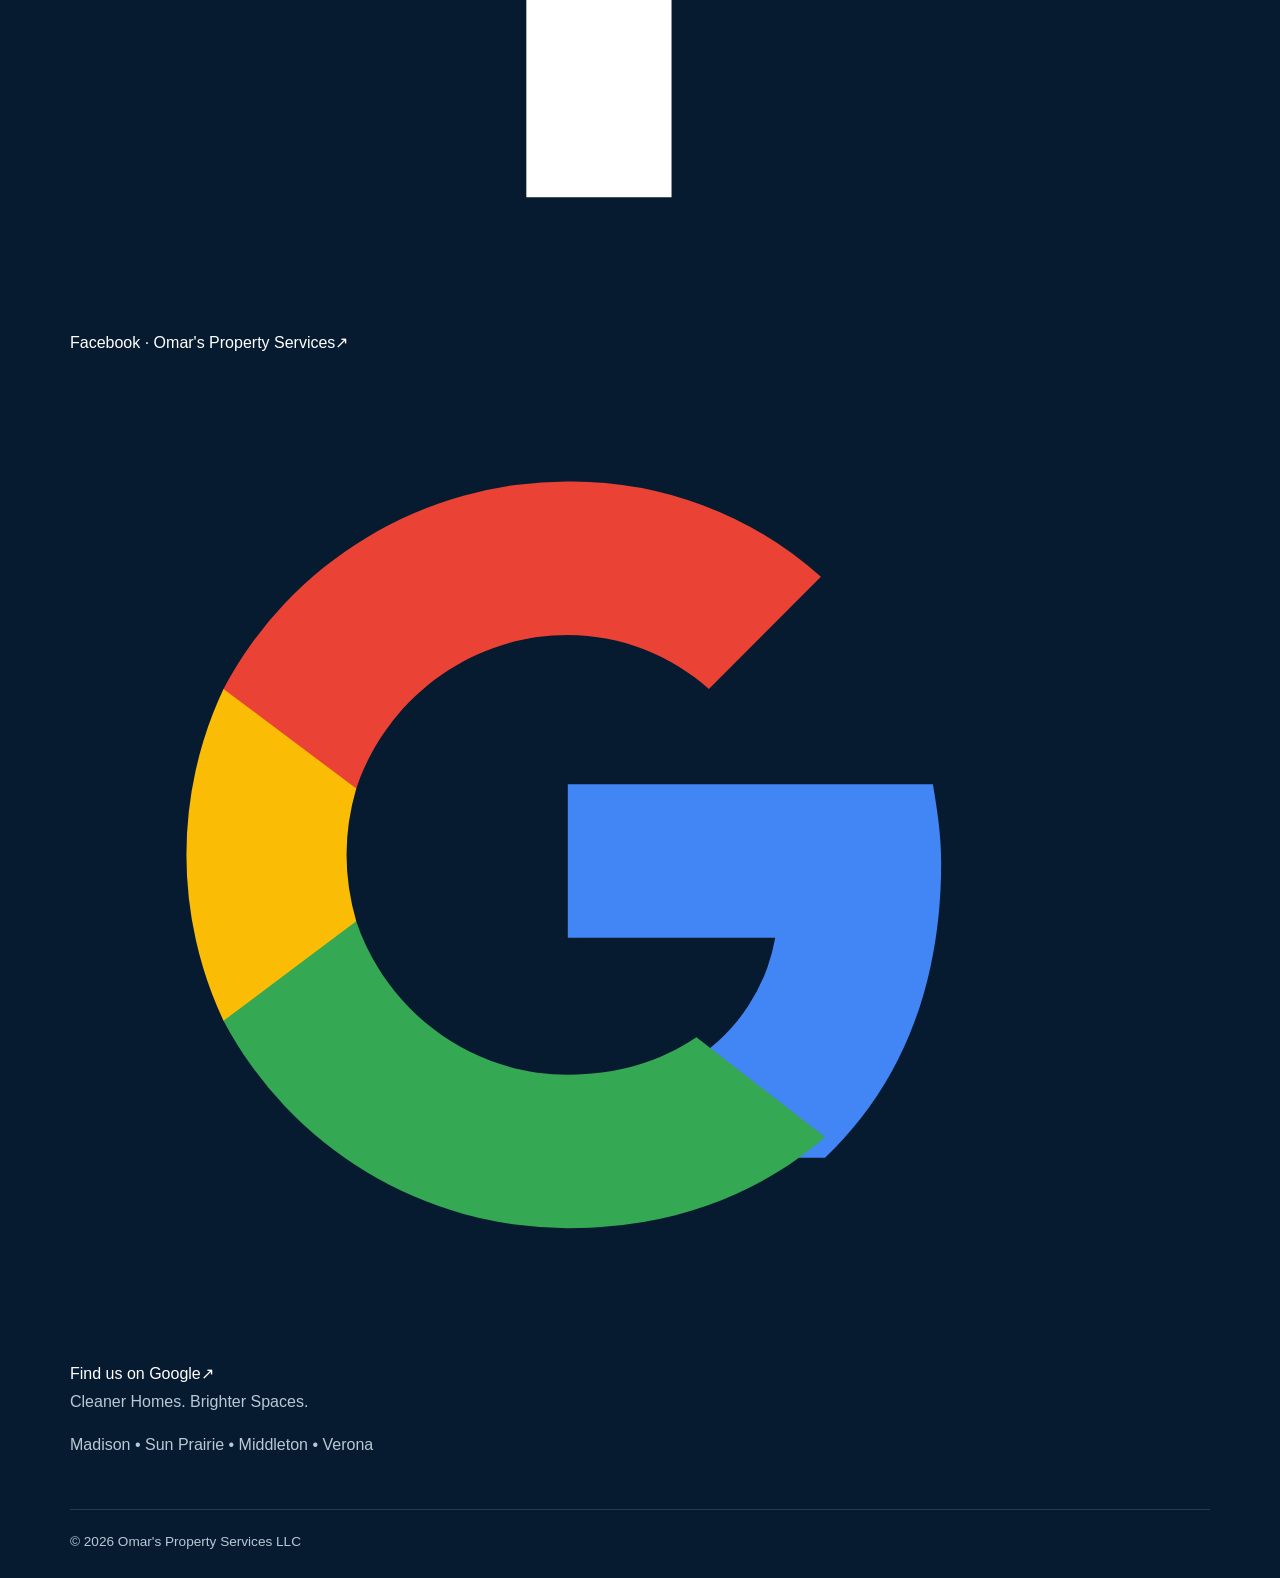
==== commit c4e8f192: "Add prominent Google and social contact links" ====
--- a/index.html
+++ b/index.html
@@ -140,10 +140,13 @@
       <div class="container footer-grid">
         <div>
           <strong>Omar's Property Services LLC</strong>
-            <p><a href="tel:+16083813762">(608) 381-3762</a></p>
-            <p><a href="mailto:omarspropertyservices@outlook.com">omarspropertyservices@outlook.com</a></p>
-            <p><a href="https://www.instagram.com/omarspropertyservicesllc/" target="_blank" rel="noopener noreferrer">Instagram: @omarspropertyservicesllc</a></p>
-            <p><a href="https://www.facebook.com/share/1CfDy3Du7M/" target="_blank" rel="noopener noreferrer">Facebook: Omar's Property Services LLC</a></p>
+            <div class="footer-contact">
+            <a class="contact-link contact-link--phone" href="tel:+16083813762"><span class="contact-icon"><svg viewBox="0 0 24 24" aria-hidden="true"><path d="M22 16.9v3a2 2 0 0 1-2.2 2A19.8 19.8 0 0 1 2.1 4.2 2 2 0 0 1 4.1 2h3a2 2 0 0 1 2 1.7l.5 3a2 2 0 0 1-.6 1.8L7.1 10a16 16 0 0 0 6.9 6.9l1.5-1.9a2 2 0 0 1 1.8-.6l3 .5a2 2 0 0 1 1.7 1.9z"/></svg></span><span>(608) 381-3762</span><span class="contact-arrow" aria-hidden="true">↗</span></a>
+            <a class="contact-link contact-link--email" href="mailto:omarspropertyservices@outlook.com"><span class="contact-icon"><svg viewBox="0 0 24 24" aria-hidden="true"><rect x="2" y="4" width="20" height="16" rx="2"/><path d="m3 6 9 7 9-7"/></svg></span><span>omarspropertyservices@outlook.com</span><span class="contact-arrow" aria-hidden="true">↗</span></a>
+            <a class="contact-link contact-link--instagram" href="https://www.instagram.com/omarspropertyservicesllc/" target="_blank" rel="noopener noreferrer"><span class="contact-icon"><svg viewBox="0 0 24 24" aria-hidden="true"><rect x="2" y="2" width="20" height="20" rx="5"/><circle cx="12" cy="12" r="4"/><circle cx="18" cy="6" r=".8" fill="currentColor" stroke="none"/></svg></span><span>Instagram · @omarspropertyservicesllc</span><span class="contact-arrow" aria-hidden="true">↗</span></a>
+            <a class="contact-link contact-link--facebook" href="https://www.facebook.com/share/1CfDy3Du7M/" target="_blank" rel="noopener noreferrer"><span class="contact-icon"><svg viewBox="0 0 24 24" aria-hidden="true"><path d="M14.5 21v-8h2.7l.4-3.5h-3.1V7.3c0-1 .3-1.7 1.8-1.7H18V2.5a24 24 0 0 0-2.6-.2c-2.6 0-4.4 1.6-4.4 4.5v2.7H8V13h3v8z" fill="currentColor" stroke="none"/></svg></span><span>Facebook · Omar's Property Services</span><span class="contact-arrow" aria-hidden="true">↗</span></a>
+            <a class="contact-link contact-link--google" href="https://www.google.com/maps/search/?api=1&amp;query=Omar%27s%20Property%20Services%20LLC%20Madison%20WI" target="_blank" rel="noopener noreferrer"><span class="contact-icon"><svg viewBox="0 0 24 24" aria-hidden="true"><path d="M21 12.2c0-.7-.1-1.3-.2-1.9H12v3.7h5a4.4 4.4 0 0 1-1.9 2.9v2.4h3.1c1.8-1.7 2.8-4.1 2.8-7.1z" fill="#4285F4" stroke="none"/><path d="M12 21c2.5 0 4.6-.8 6.2-2.2l-3.1-2.4c-.9.6-1.9.9-3.1.9-2.4 0-4.4-1.6-5.1-3.7H3.7v2.4A9.4 9.4 0 0 0 12 21z" fill="#34A853" stroke="none"/><path d="M6.9 13.6a5.7 5.7 0 0 1 0-3.2V8H3.7a9.4 9.4 0 0 0 0 8l3.2-2.4z" fill="#FBBC05" stroke="none"/><path d="M12 6.7c1.3 0 2.5.5 3.4 1.3l2.7-2.7A9 9 0 0 0 12 3a9.4 9.4 0 0 0-8.3 5l3.2 2.4c.7-2.1 2.7-3.7 5.1-3.7z" fill="#EA4335" stroke="none"/></svg></span><span>Find us on Google</span><span class="contact-arrow" aria-hidden="true">↗</span></a>
+          </div>
           <p>Cleaner Homes. Brighter Spaces.</p>
           <p>Madison • Sun Prairie • Middleton • Verona</p>
         </div>
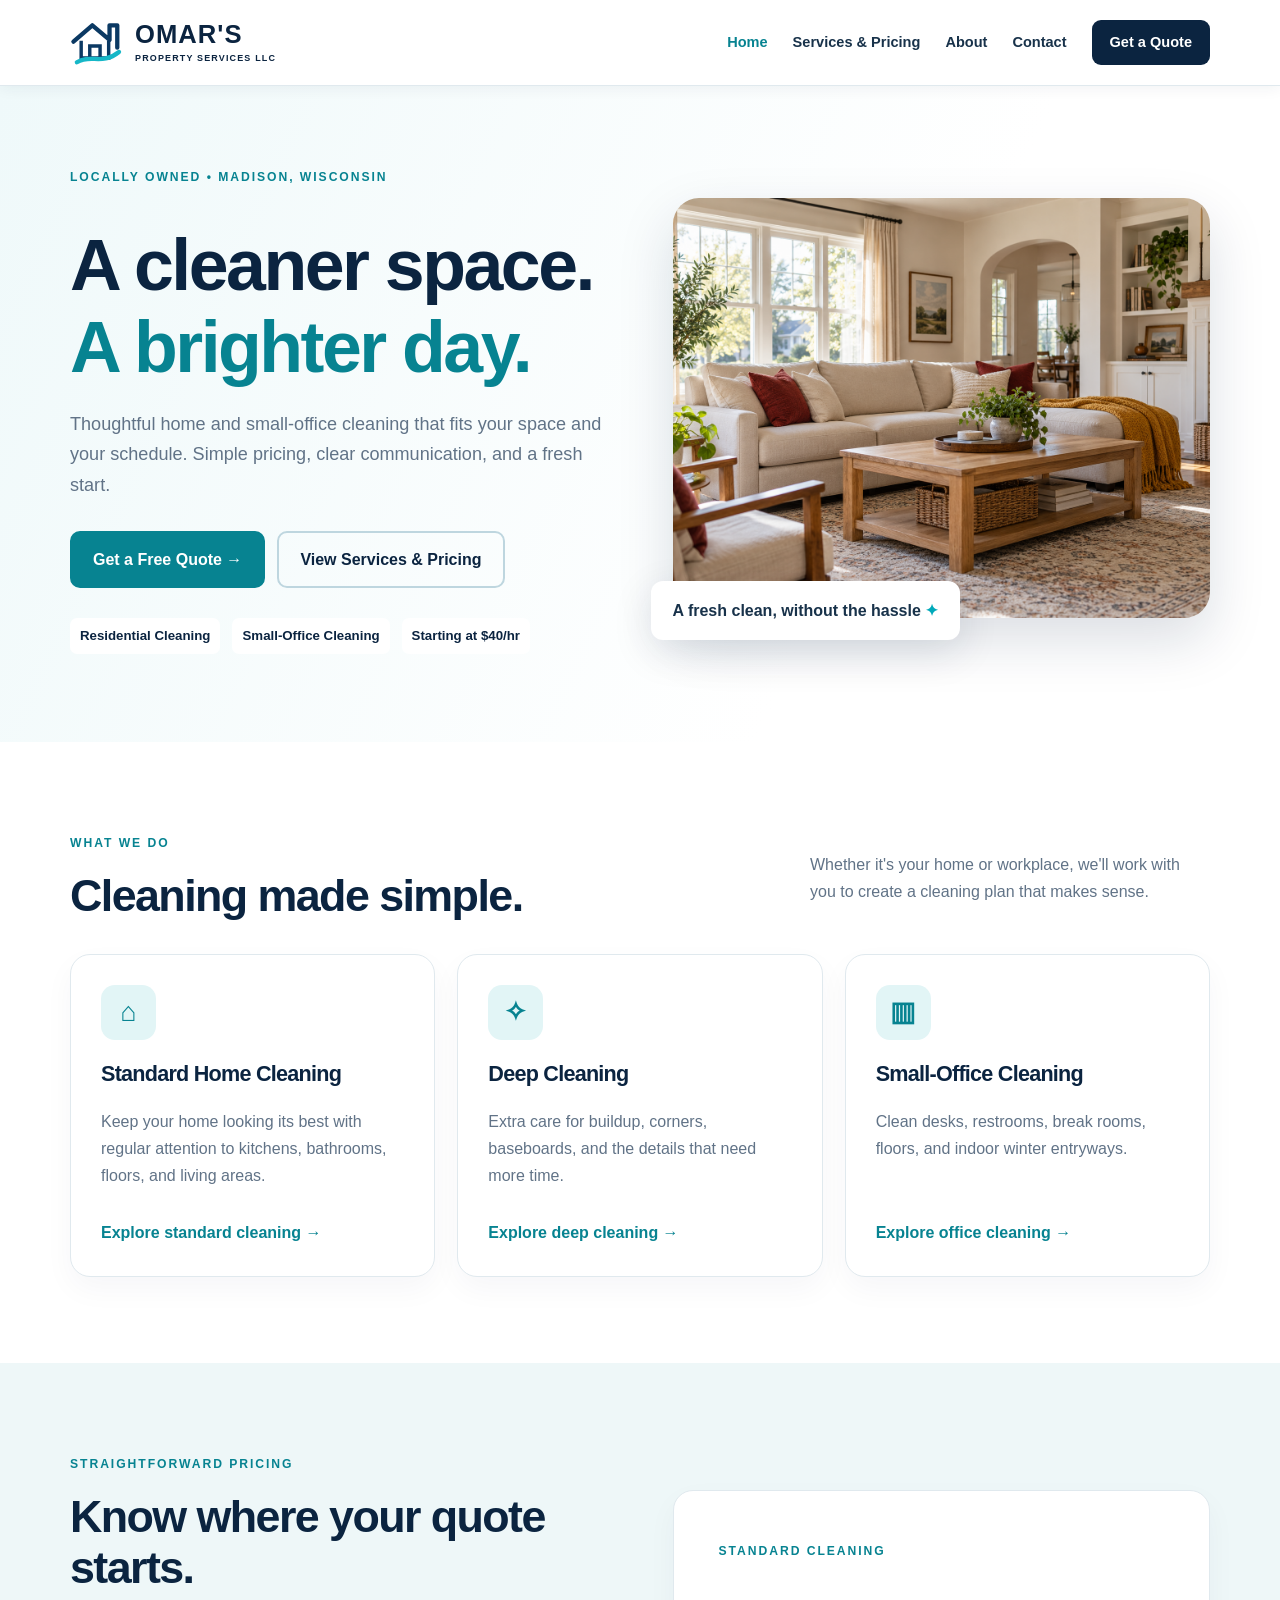
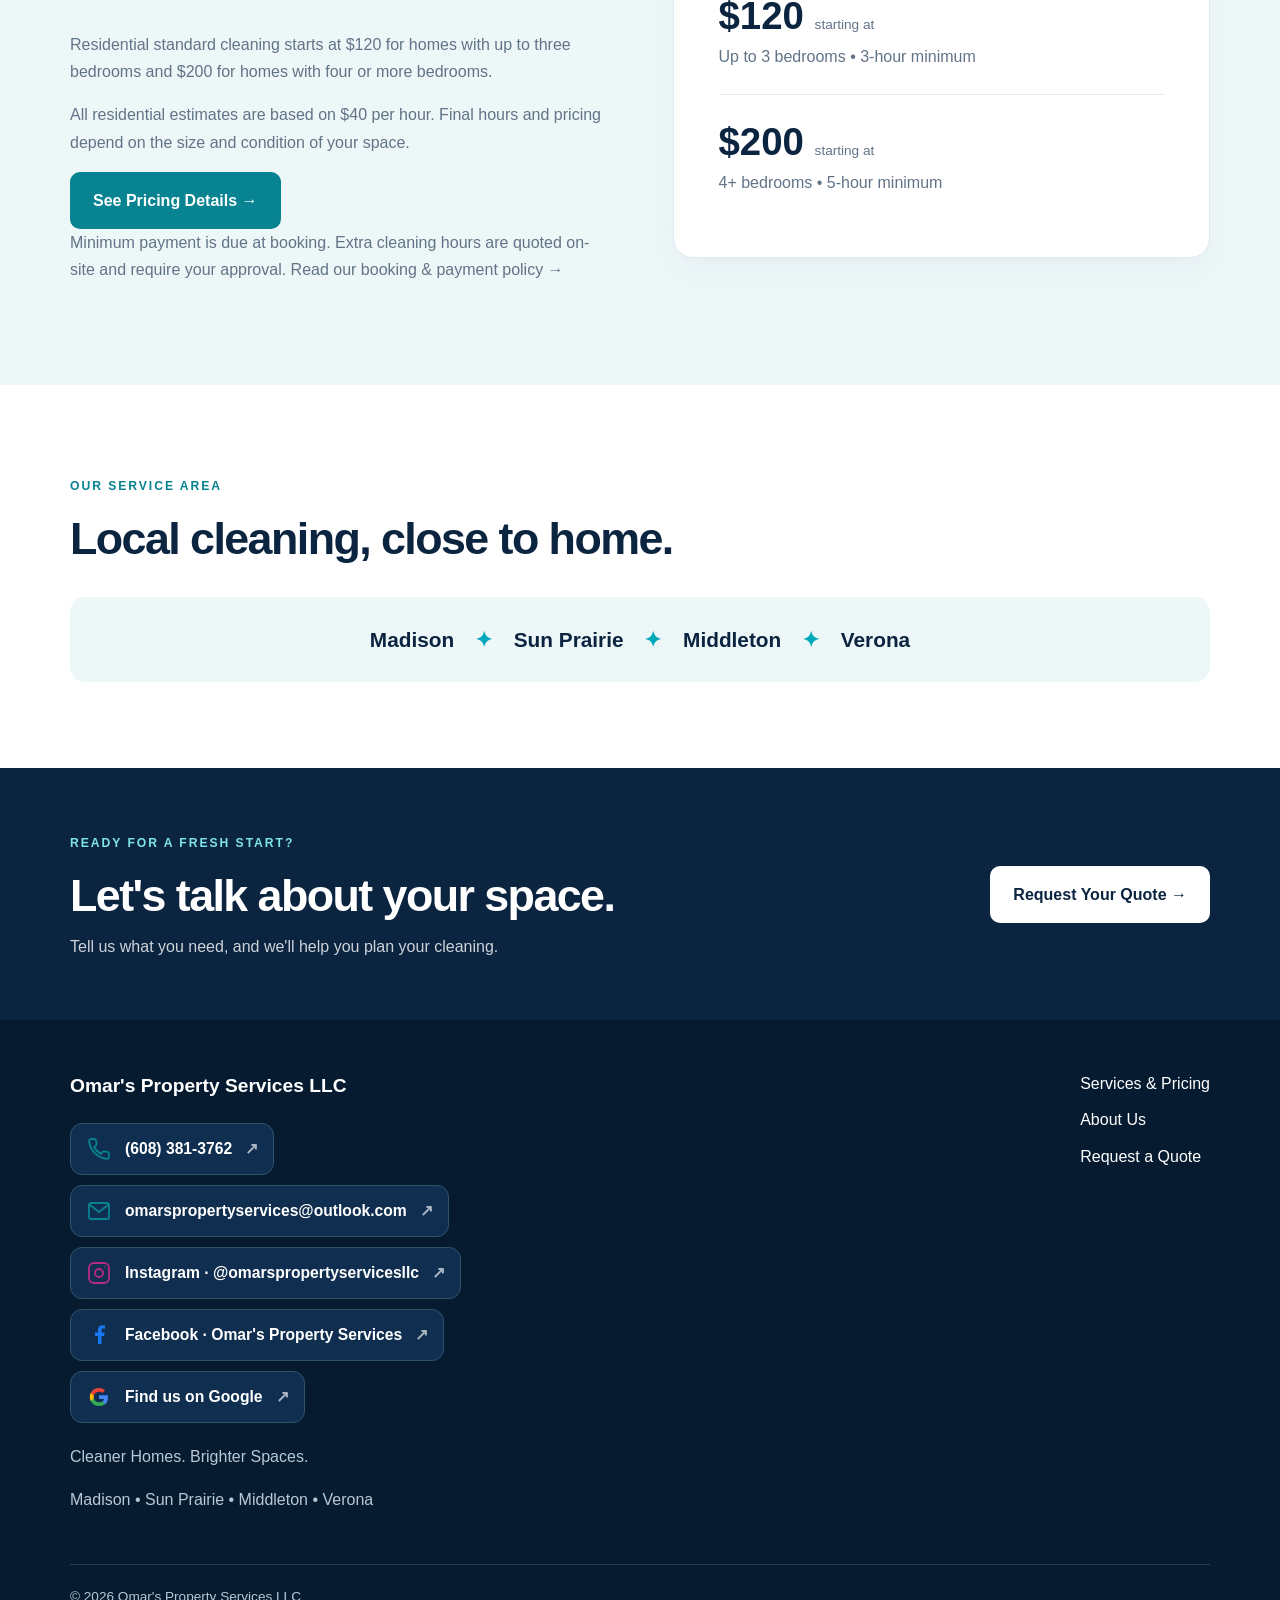
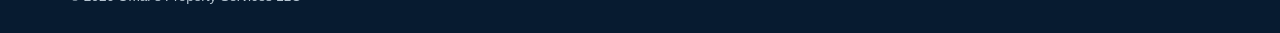
==== commit b6f53c3f: "Add upfront payment and on-site extra-hours approval policy" ====
--- a/index.html
+++ b/index.html
@@ -101,6 +101,7 @@
             <p>Residential standard cleaning starts at $120 for homes with up to three bedrooms and $200 for homes with four or more bedrooms.</p>
             <p>All residential estimates are based on $40 per hour. Final hours and pricing depend on the size and condition of your space.</p>
             <a class="btn" href="services.html#pricing">See Pricing Details →</a>
+            <p class="booking-policy-link">Minimum payment is due at booking. Extra cleaning hours are quoted on-site and require your approval. <a href="services.html#booking-policy">Read our booking &amp; payment policy →</a></p>
           </div>
           <div class="quote-panel">
             <span class="eyebrow">STANDARD CLEANING</span>
--- a/assets/styles.css
+++ b/assets/styles.css
@@ -707,3 +707,78 @@
 
 }
 
+
+/* Prominent, accessible contact and social links */
+.footer-contact,
+.contact-links {
+  display: grid;
+  gap: 10px;
+  margin: 20px 0;
+}
+
+.contact-link {
+  display: flex;
+  align-items: center;
+  gap: 13px;
+  width: fit-content;
+  max-width: 100%;
+  padding: 12px 15px;
+  border: 1px solid #c9e4e9;
+  border-radius: 12px;
+  background: #f2fbfc;
+  color: #0b2440;
+  font-size: 0.98rem;
+  font-weight: 700;
+  line-height: 1.4;
+  overflow-wrap: anywhere;
+  transition: background .2s, transform .2s;
+}
+
+.contact-link:hover,
+.contact-link:focus-visible {
+  background: #d8f4f7;
+  color: #075f6b;
+  transform: translateY(-1px);
+}
+
+.contact-icon {
+  display: inline-flex;
+  flex: 0 0 26px;
+  width: 26px;
+  height: 26px;
+  align-items: center;
+  justify-content: center;
+}
+
+.contact-icon svg {
+  width: 24px;
+  height: 24px;
+  fill: none;
+  stroke: currentColor;
+  stroke-width: 1.8;
+  stroke-linecap: round;
+  stroke-linejoin: round;
+}
+
+.contact-link--instagram .contact-icon { color: #b52a85; }
+.contact-link--facebook .contact-icon { color: #1877f2; }
+.contact-link--google .contact-icon { color: #4285f4; }
+.contact-link--phone .contact-icon,
+.contact-link--email .contact-icon { color: #078391; }
+.contact-arrow { margin-left: auto; opacity: .65; }
+
+.footer .contact-link {
+  background: #102f50;
+  color: #fff;
+  border-color: #30536b;
+}
+
+.footer .contact-link:hover,
+.footer .contact-link:focus-visible {
+  background: #164a63;
+  color: #fff;
+}
+
+@media (max-width: 640px) {
+  .contact-link { width: 100%; font-size: .9rem; }
+}
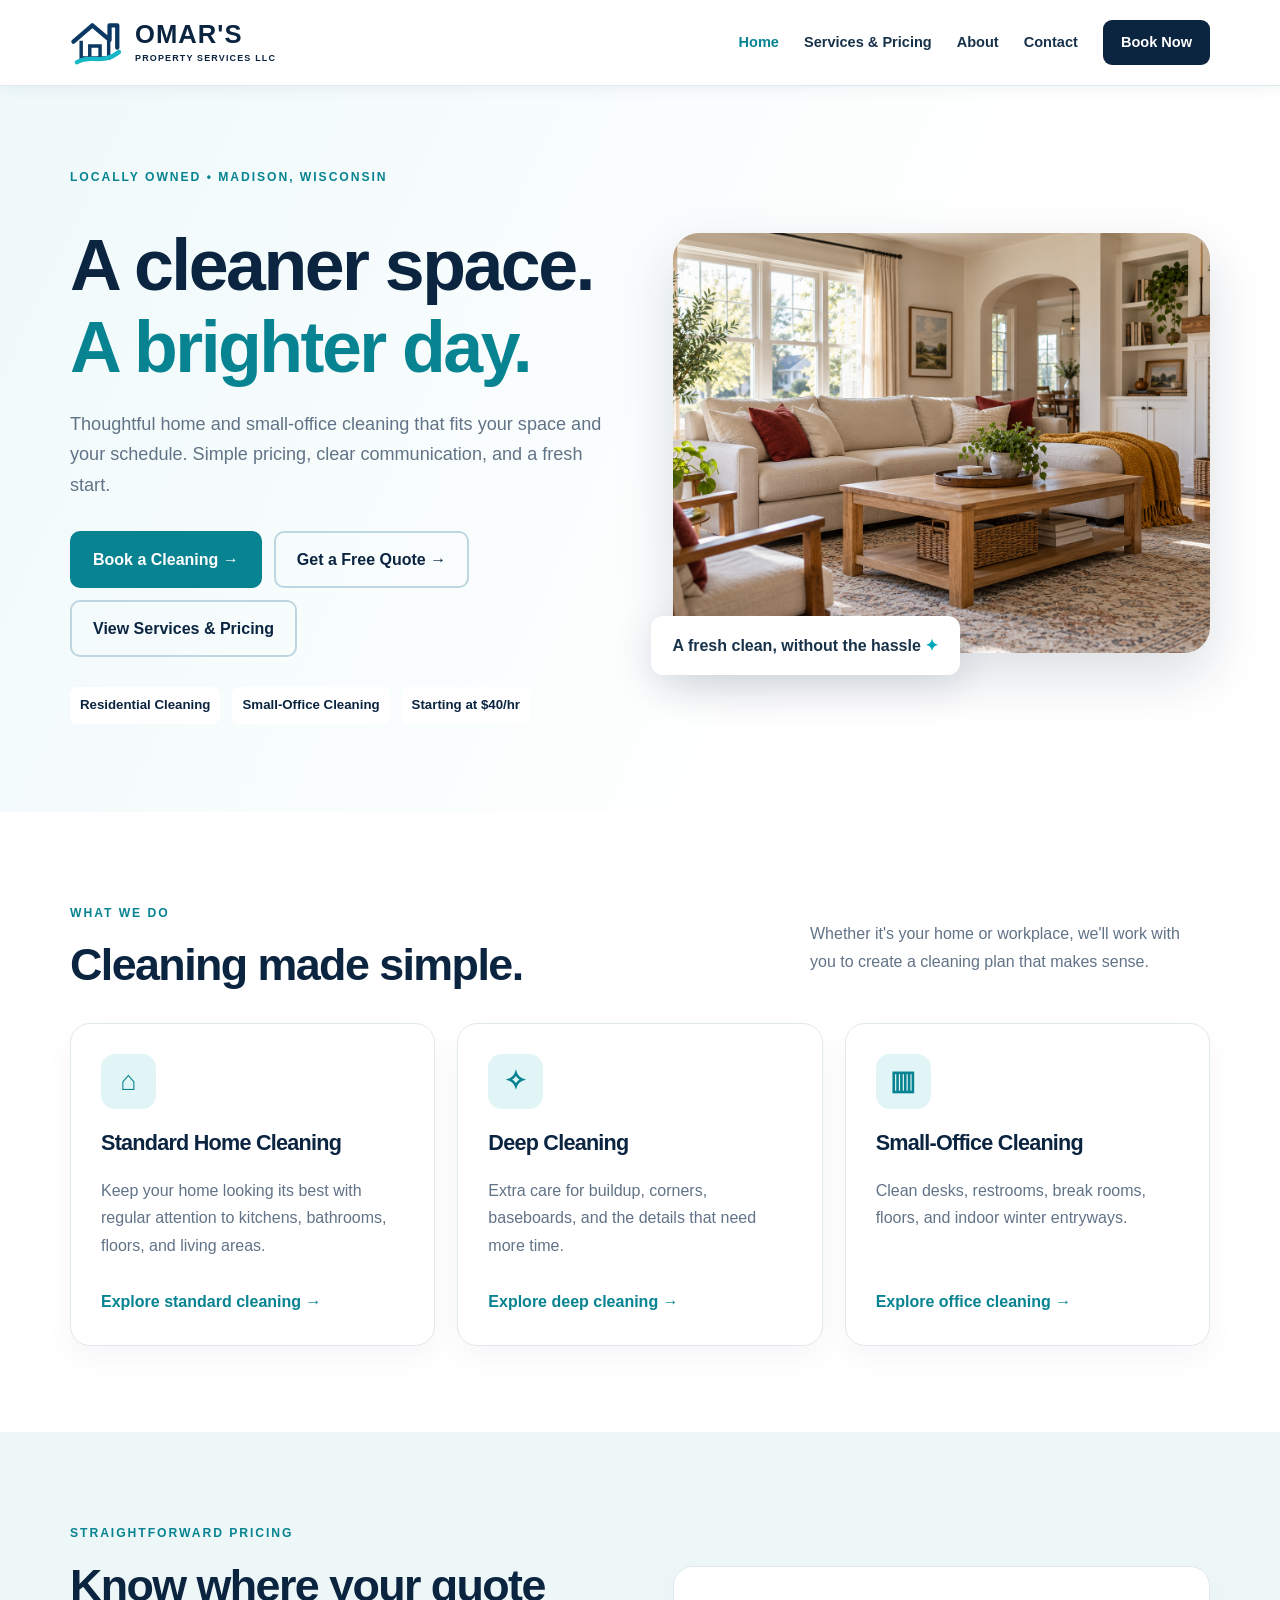
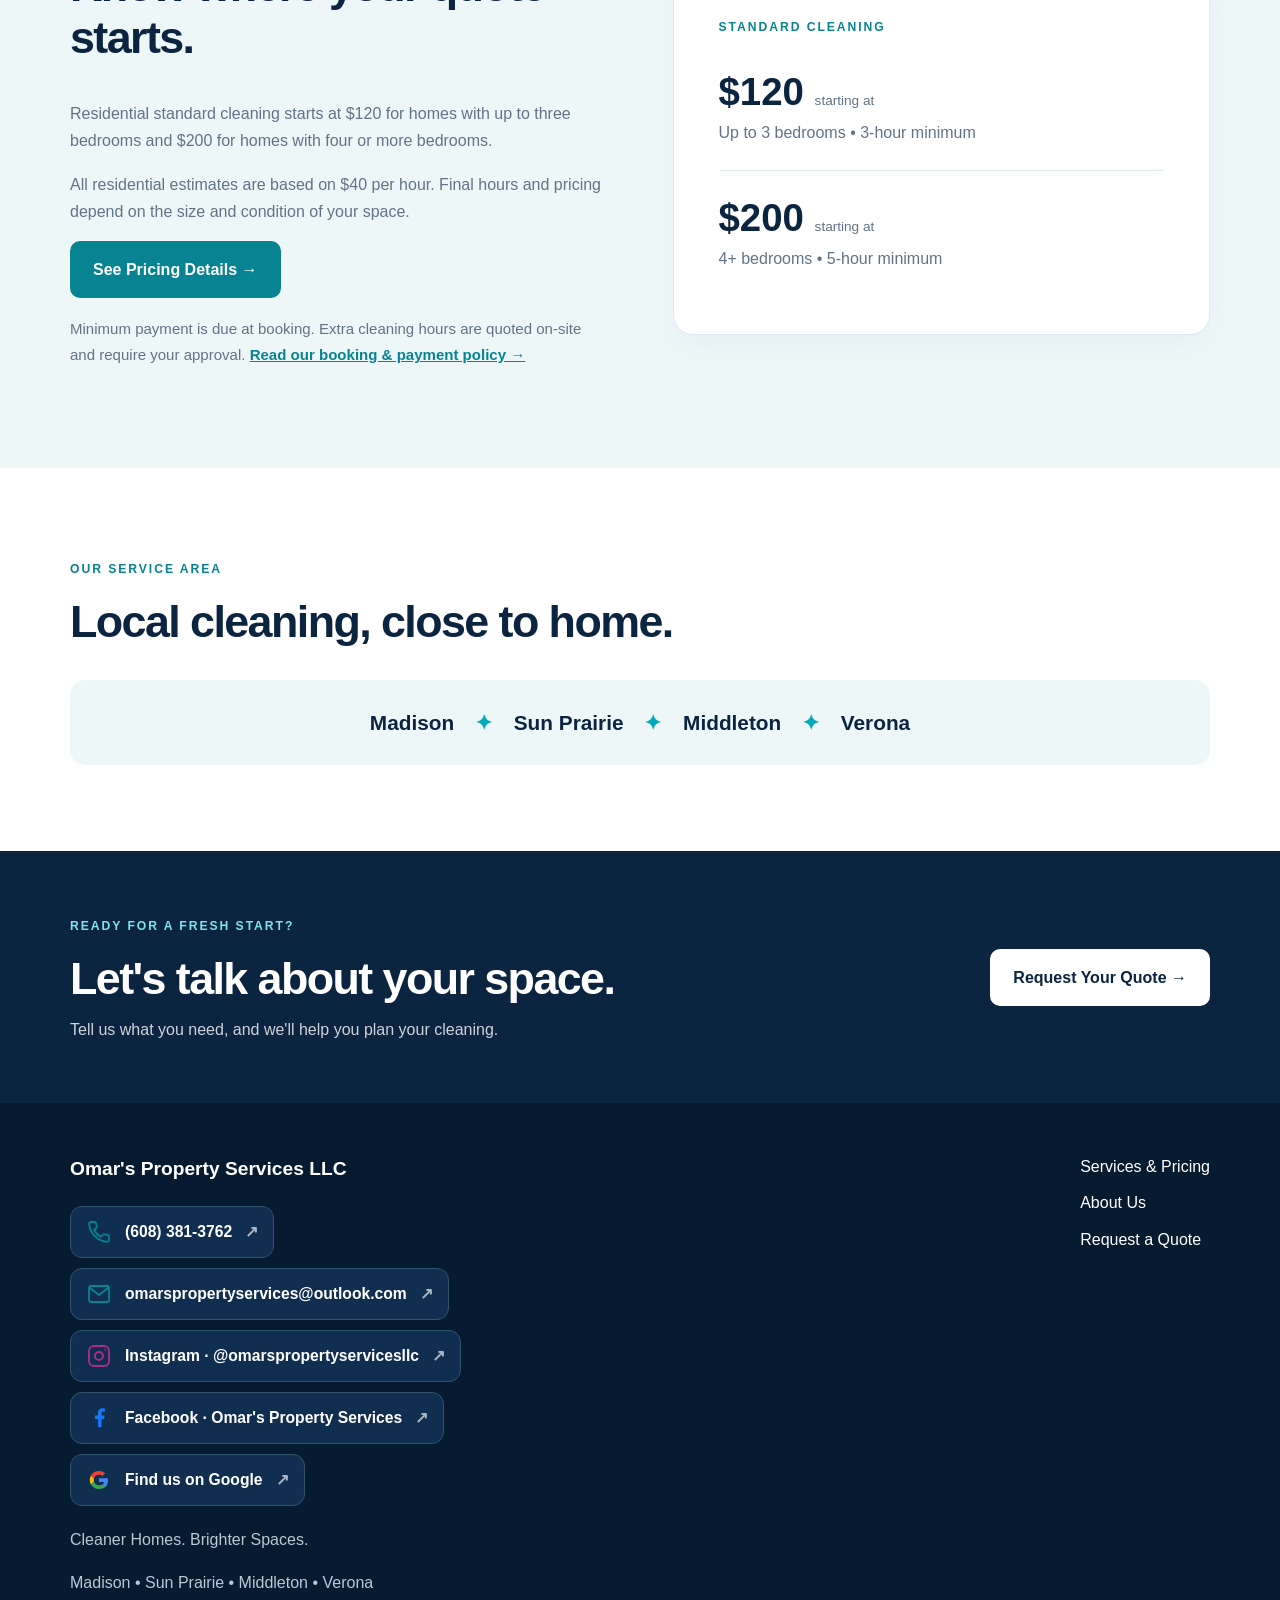
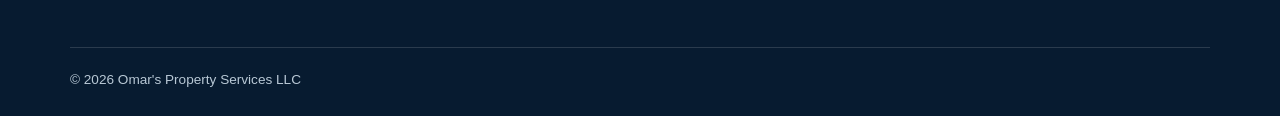
==== commit 52a8b4e1: "Connect Square online booking to website" ====
--- a/index.html
+++ b/index.html
@@ -32,7 +32,7 @@
           <a  href="services.html">Services & Pricing</a>
           <a  href="about.html">About</a>
           <a  href="contact.html">Contact</a>
-          <a class="nav-cta" href="contact.html">Get a Quote</a>
+          <a class="nav-cta" href="https://app.squareup.com/appointments/book/68lwwh4ngwc1a4/L55DSV4V93393/start" target="_blank" rel="noopener noreferrer">Book Now</a>
         </nav>
       </div>
     </header>
@@ -46,7 +46,8 @@
             </h1>
             <p>Thoughtful home and small-office cleaning that fits your space and your schedule. Simple pricing, clear communication, and a fresh start.</p>
             <div class="buttons">
-              <a class="btn" href="contact.html">Get a Free Quote →</a>
+              <a class="btn" href="https://app.squareup.com/appointments/book/68lwwh4ngwc1a4/L55DSV4V93393/start" target="_blank" rel="noopener noreferrer">Book a Cleaning →</a>
+              <a class="btn btn-outline" href="contact.html">Get a Free Quote →</a>
               <a class="btn btn-outline" href="services.html">View Services & Pricing</a>
             </div>
             <div class="hero-facts">
--- a/assets/styles.css
+++ b/assets/styles.css
@@ -782,3 +782,44 @@
 @media (max-width: 640px) {
   .contact-link { width: 100%; font-size: .9rem; }
 }
+
+.booking-policy {
+  max-width: 900px;
+  padding: 34px;
+  background: #fff;
+  border: 1px solid var(--line);
+  border-radius: var(--radius);
+}
+
+.booking-policy h3 {
+  margin: 24px 0 8px;
+}
+
+.booking-policy h3:first-child {
+  margin-top: 0;
+}
+
+.booking-policy p {
+  margin-bottom: 12px;
+}
+
+.booking-policy .policy-note {
+  padding-top: 16px;
+  border-top: 1px solid var(--line);
+  font-size: .9rem;
+}
+
+.booking-policy-link {
+  margin-top: 18px;
+  font-size: .94rem;
+}
+
+.booking-policy-link a {
+  color: var(--teal-dark);
+  font-weight: 750;
+  text-decoration: underline;
+}
+
+@media (max-width: 640px) {
+  .booking-policy { padding: 24px; }
+}
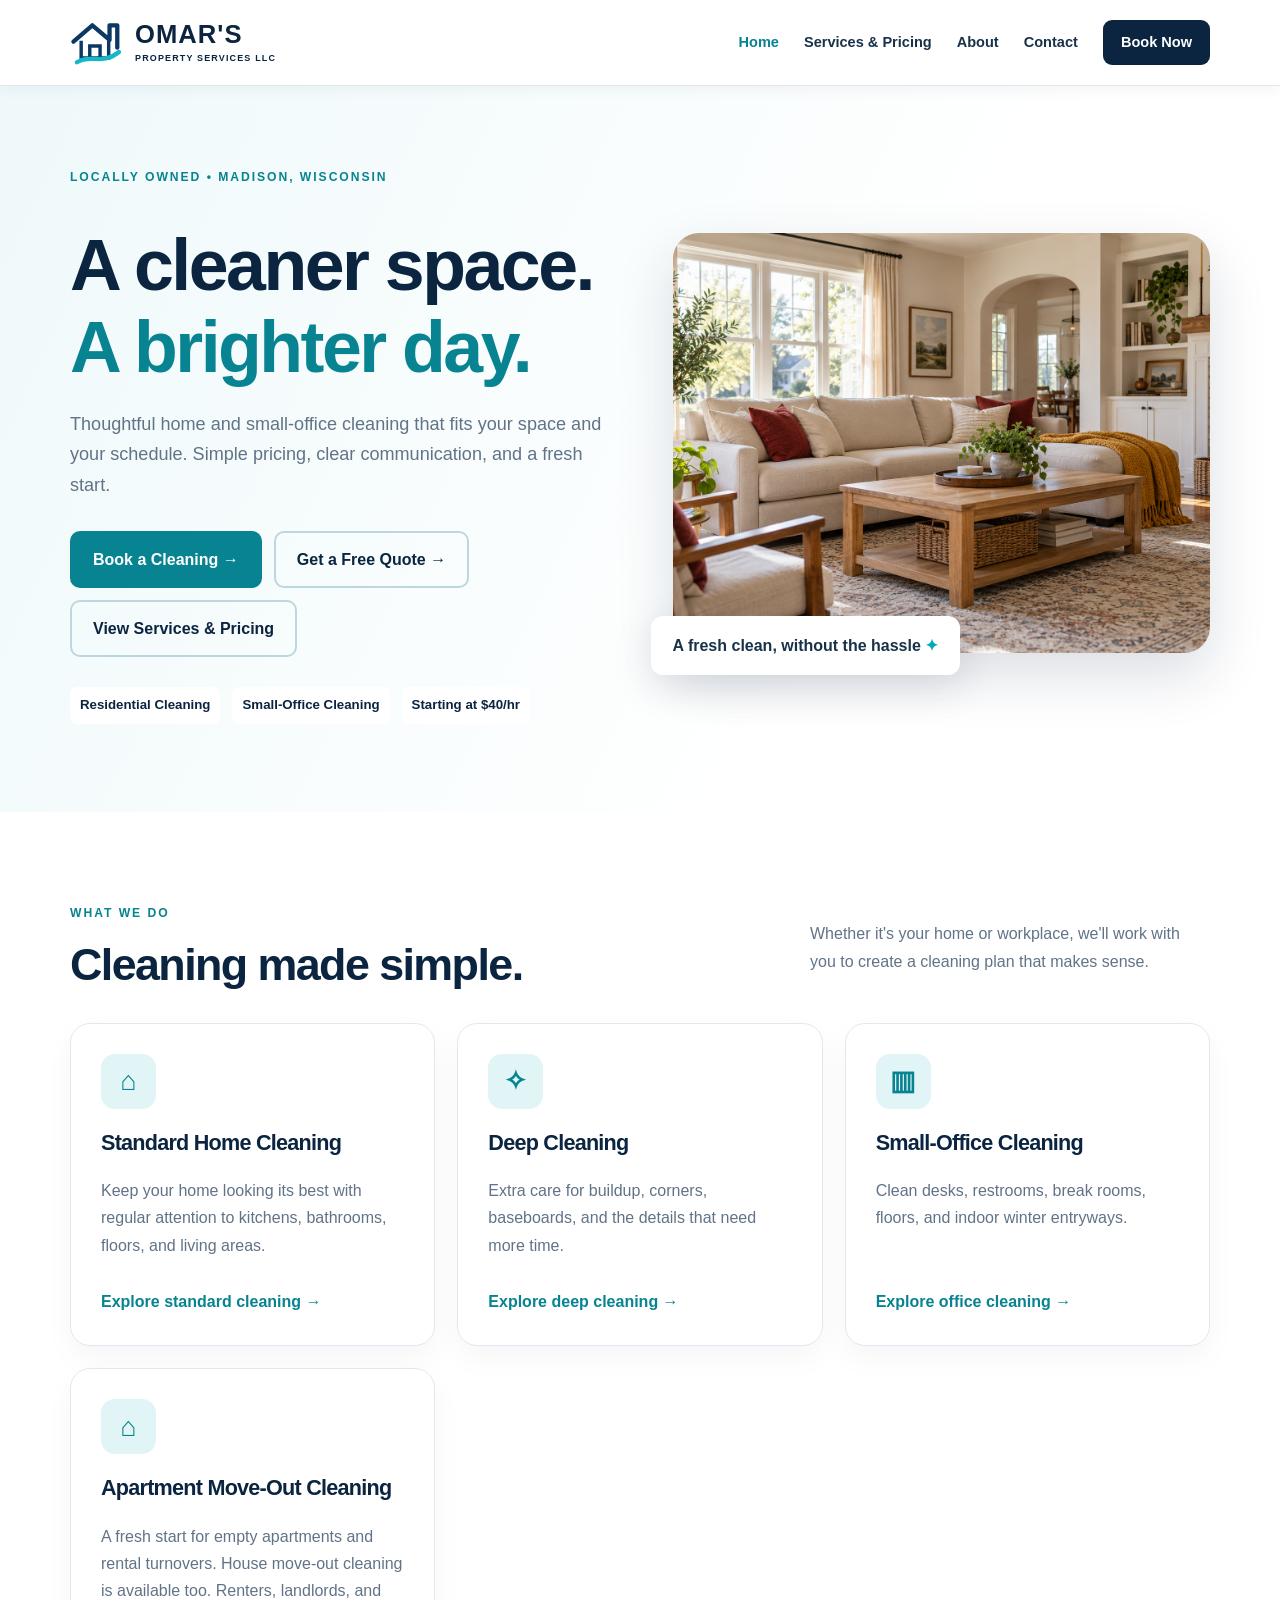
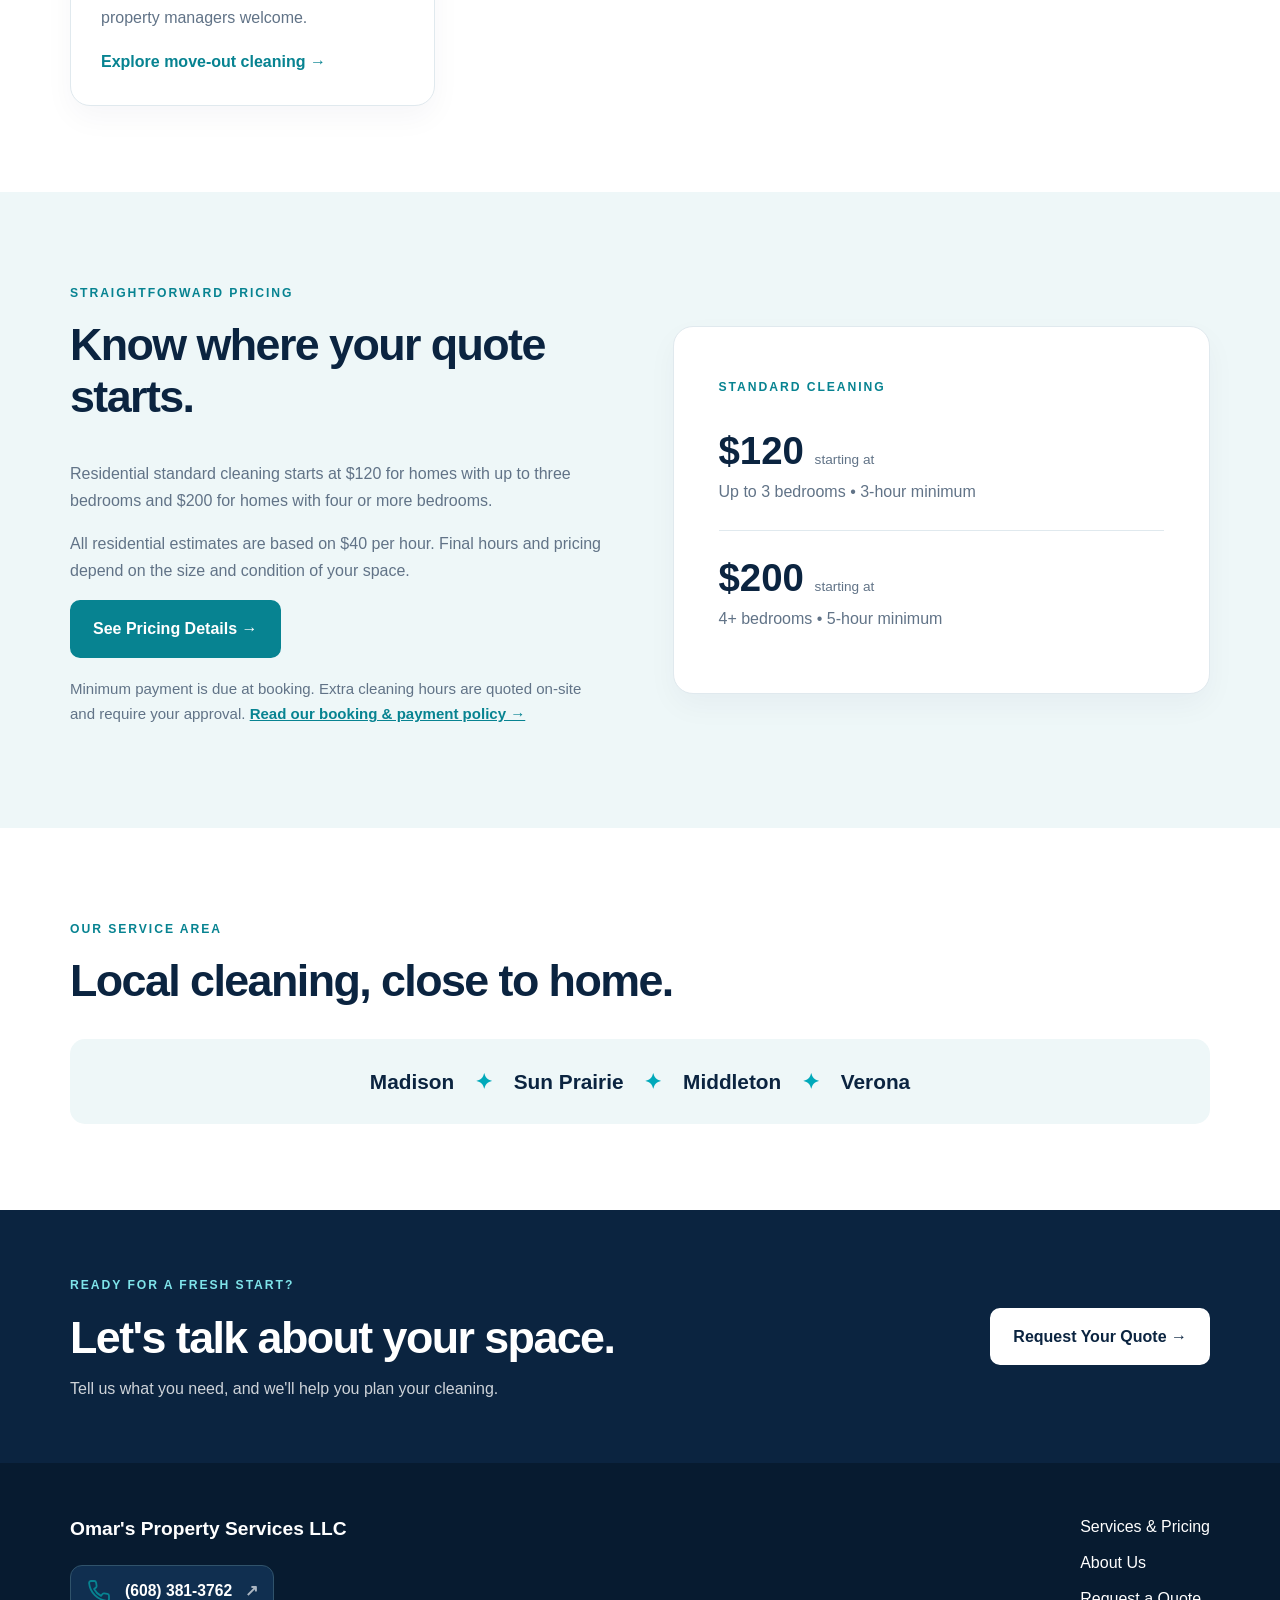
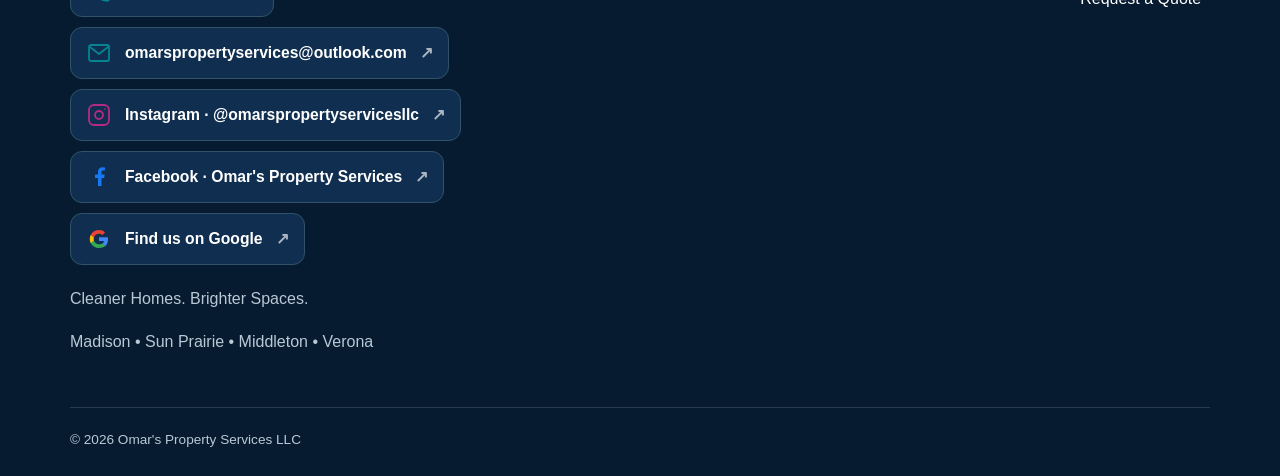
==== commit 90c02a4a: "Connect move-out cleaning to homepage and quote requests" ====
--- a/index.html
+++ b/index.html
@@ -3,7 +3,7 @@
   <head>
     <meta charset="utf-8">
     <meta name="viewport" content="width=device-width,initial-scale=1">
-    <meta name="description" content="Residential and small-office cleaning in Madison, Wisconsin and nearby communities.">
+    <meta name="description" content="Residential, apartment move-out, and small-office cleaning in Madison, Wisconsin and nearby communities.">
     <title>Home | Omar's Property Services LLC</title>
     <link rel="stylesheet" href="assets/styles.css">
     <script defer src="assets/site.js">
@@ -91,6 +91,12 @@
               <p>Clean desks, restrooms, break rooms, floors, and indoor winter entryways.</p>
               <a href="services.html#office">Explore office cleaning →</a>
             </article>
+            <article class="card">
+              <div class="card-icon" aria-hidden="true">⌂</div>
+              <h3>Apartment Move-Out Cleaning</h3>
+              <p>A fresh start for empty apartments and rental turnovers. House move-out cleaning is available too. Renters, landlords, and property managers welcome.</p>
+              <a href="services.html#move-out">Explore move-out cleaning →</a>
+            </article>
           </div>
         </div>
       </section>
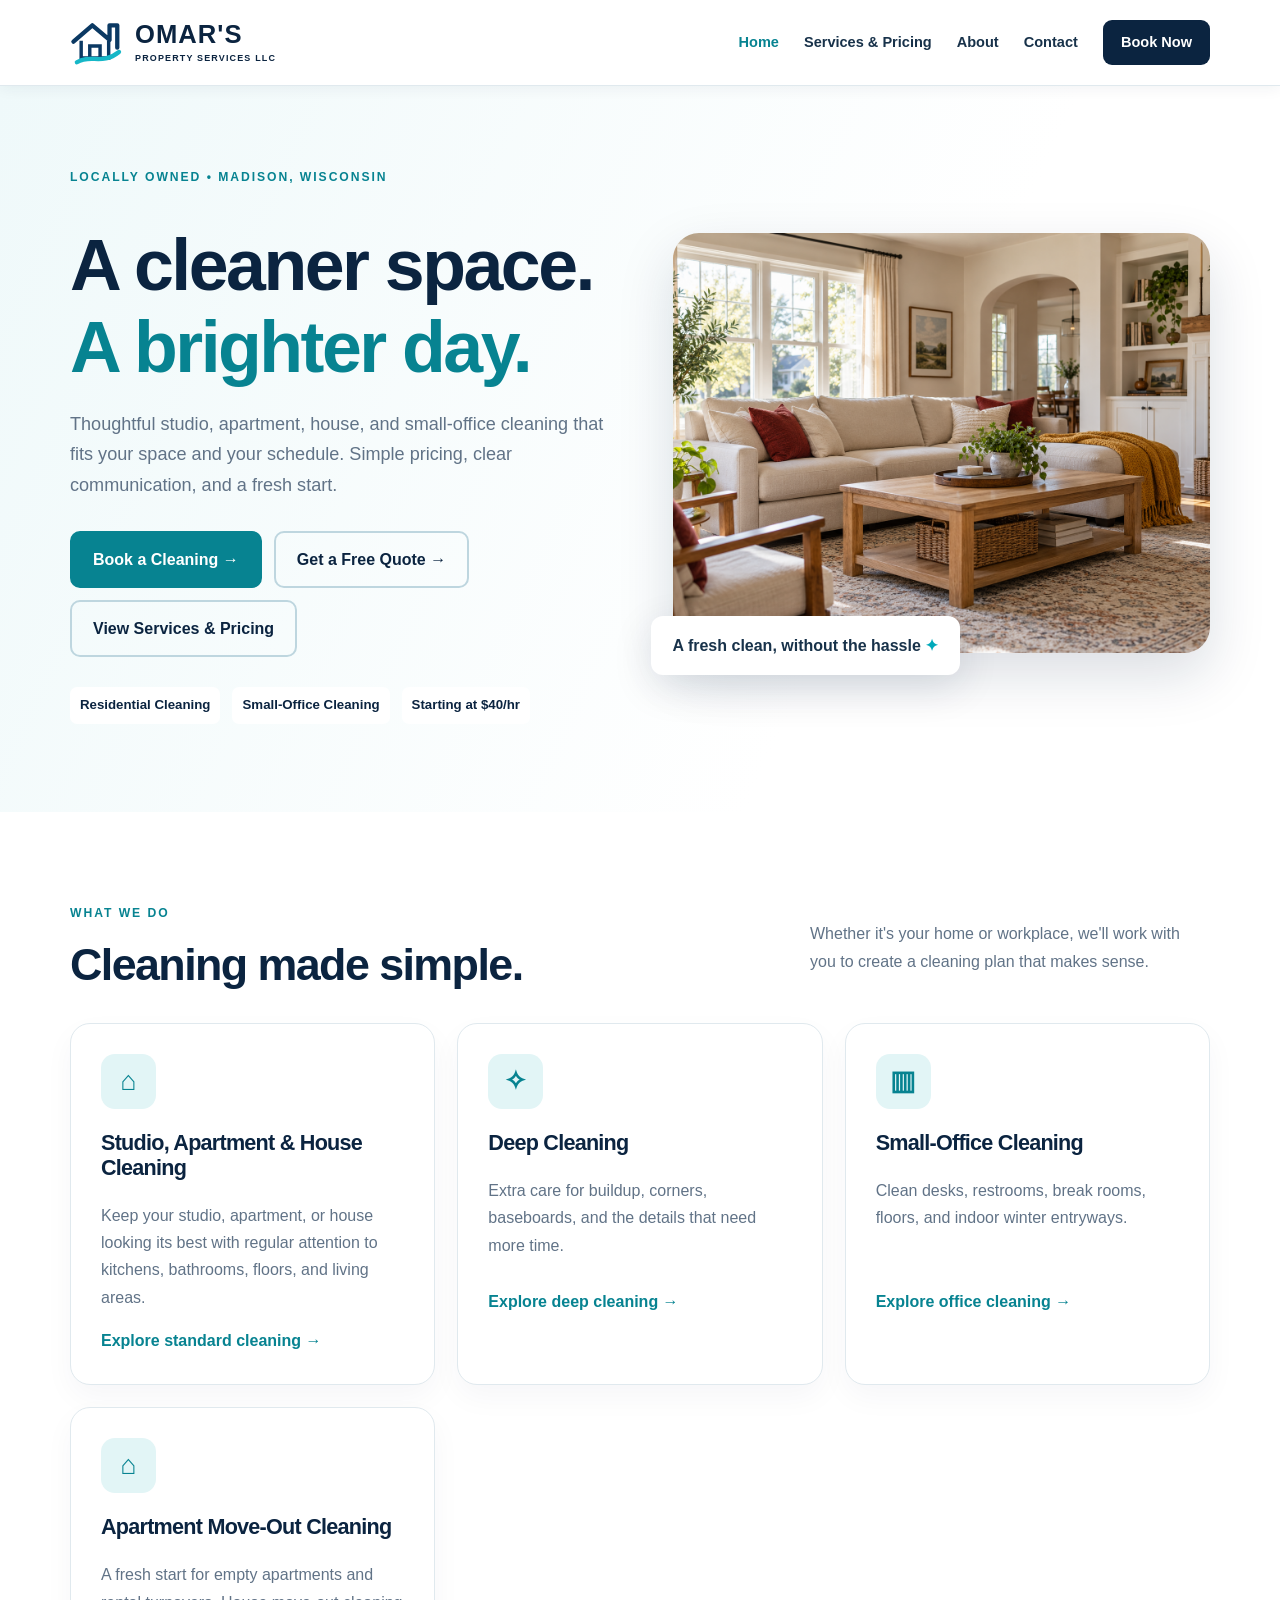
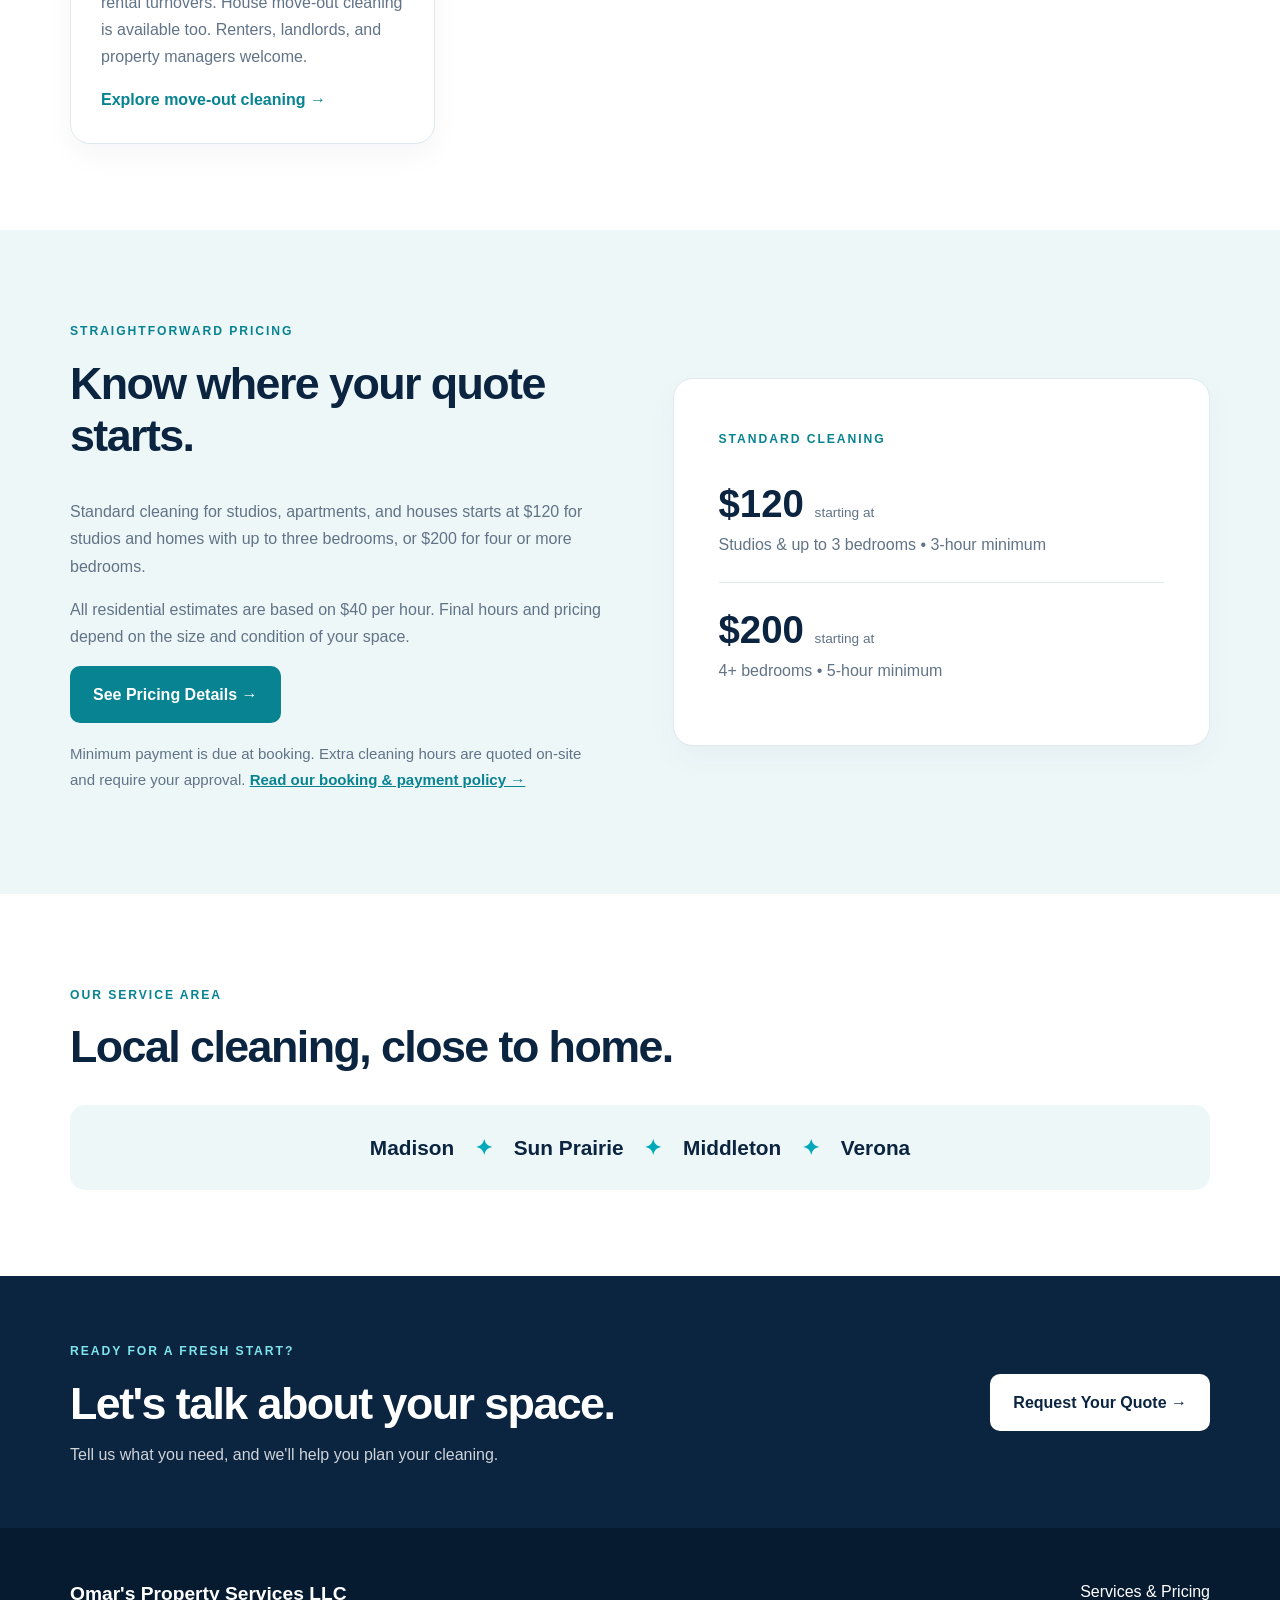
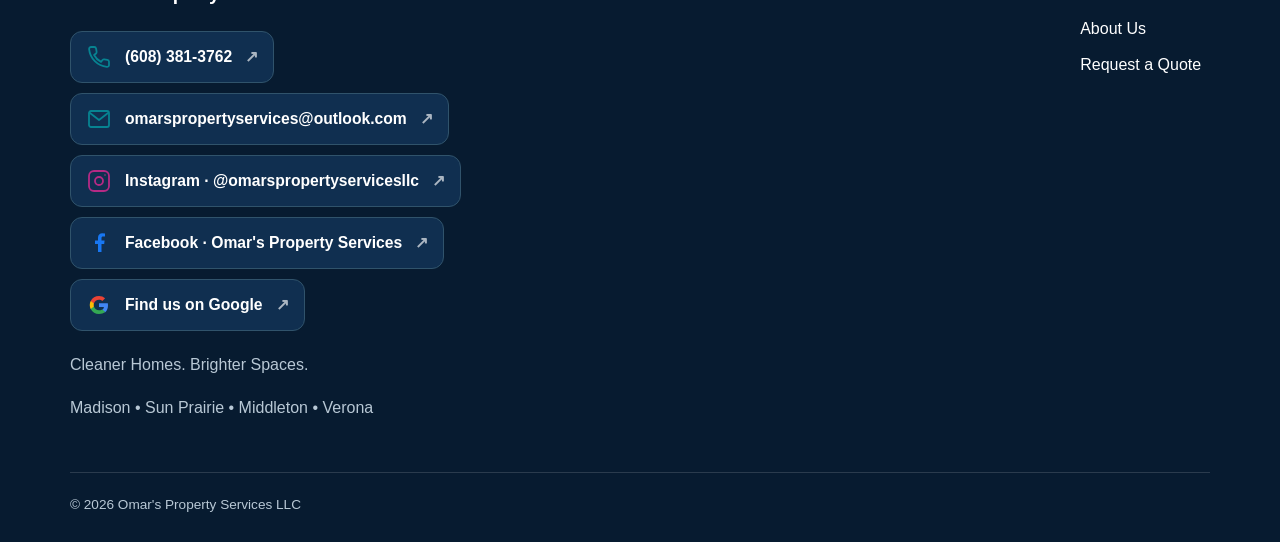
==== commit 72699068: "Explicitly include studios and apartments in residential cleaning and pricing" ====
--- a/index.html
+++ b/index.html
@@ -3,7 +3,7 @@
   <head>
     <meta charset="utf-8">
     <meta name="viewport" content="width=device-width,initial-scale=1">
-    <meta name="description" content="Residential, apartment move-out, and small-office cleaning in Madison, Wisconsin and nearby communities.">
+    <meta name="description" content="Studio, apartment, house, move-out, and small-office cleaning in Madison, Wisconsin and nearby communities.">
     <title>Home | Omar's Property Services LLC</title>
     <link rel="stylesheet" href="assets/styles.css">
     <script defer src="assets/site.js">
@@ -44,7 +44,7 @@
             <h1>A cleaner space.<br>
               <span>A brighter day.</span>
             </h1>
-            <p>Thoughtful home and small-office cleaning that fits your space and your schedule. Simple pricing, clear communication, and a fresh start.</p>
+            <p>Thoughtful studio, apartment, house, and small-office cleaning that fits your space and your schedule. Simple pricing, clear communication, and a fresh start.</p>
             <div class="buttons">
               <a class="btn" href="https://app.squareup.com/appointments/book/68lwwh4ngwc1a4/L55DSV4V93393/start" target="_blank" rel="noopener noreferrer">Book a Cleaning →</a>
               <a class="btn btn-outline" href="contact.html">Get a Free Quote →</a>
@@ -75,8 +75,8 @@
           <div class="cards">
             <article class="card">
               <div class="card-icon">⌂</div>
-              <h3>Standard Home Cleaning</h3>
-              <p>Keep your home looking its best with regular attention to kitchens, bathrooms, floors, and living areas.</p>
+              <h3>Studio, Apartment &amp; House Cleaning</h3>
+              <p>Keep your studio, apartment, or house looking its best with regular attention to kitchens, bathrooms, floors, and living areas.</p>
               <a href="services.html#standard">Explore standard cleaning →</a>
             </article>
             <article class="card">
@@ -105,7 +105,7 @@
           <div>
             <span class="eyebrow">STRAIGHTFORWARD PRICING</span>
             <h2>Know where your quote starts.</h2>
-            <p>Residential standard cleaning starts at $120 for homes with up to three bedrooms and $200 for homes with four or more bedrooms.</p>
+            <p>Standard cleaning for studios, apartments, and houses starts at $120 for studios and homes with up to three bedrooms, or $200 for four or more bedrooms.</p>
             <p>All residential estimates are based on $40 per hour. Final hours and pricing depend on the size and condition of your space.</p>
             <a class="btn" href="services.html#pricing">See Pricing Details →</a>
             <p class="booking-policy-link">Minimum payment is due at booking. Extra cleaning hours are quoted on-site and require your approval. <a href="services.html#booking-policy">Read our booking &amp; payment policy →</a></p>
@@ -114,7 +114,7 @@
             <span class="eyebrow">STANDARD CLEANING</span>
             <p class="big-price">$120 <small>starting at</small>
             </p>
-            <p>Up to 3 bedrooms • 3-hour minimum</p>
+            <p>Studios &amp; up to 3 bedrooms • 3-hour minimum</p>
             <hr>
             <p class="big-price">$200 <small>starting at</small>
             </p>
